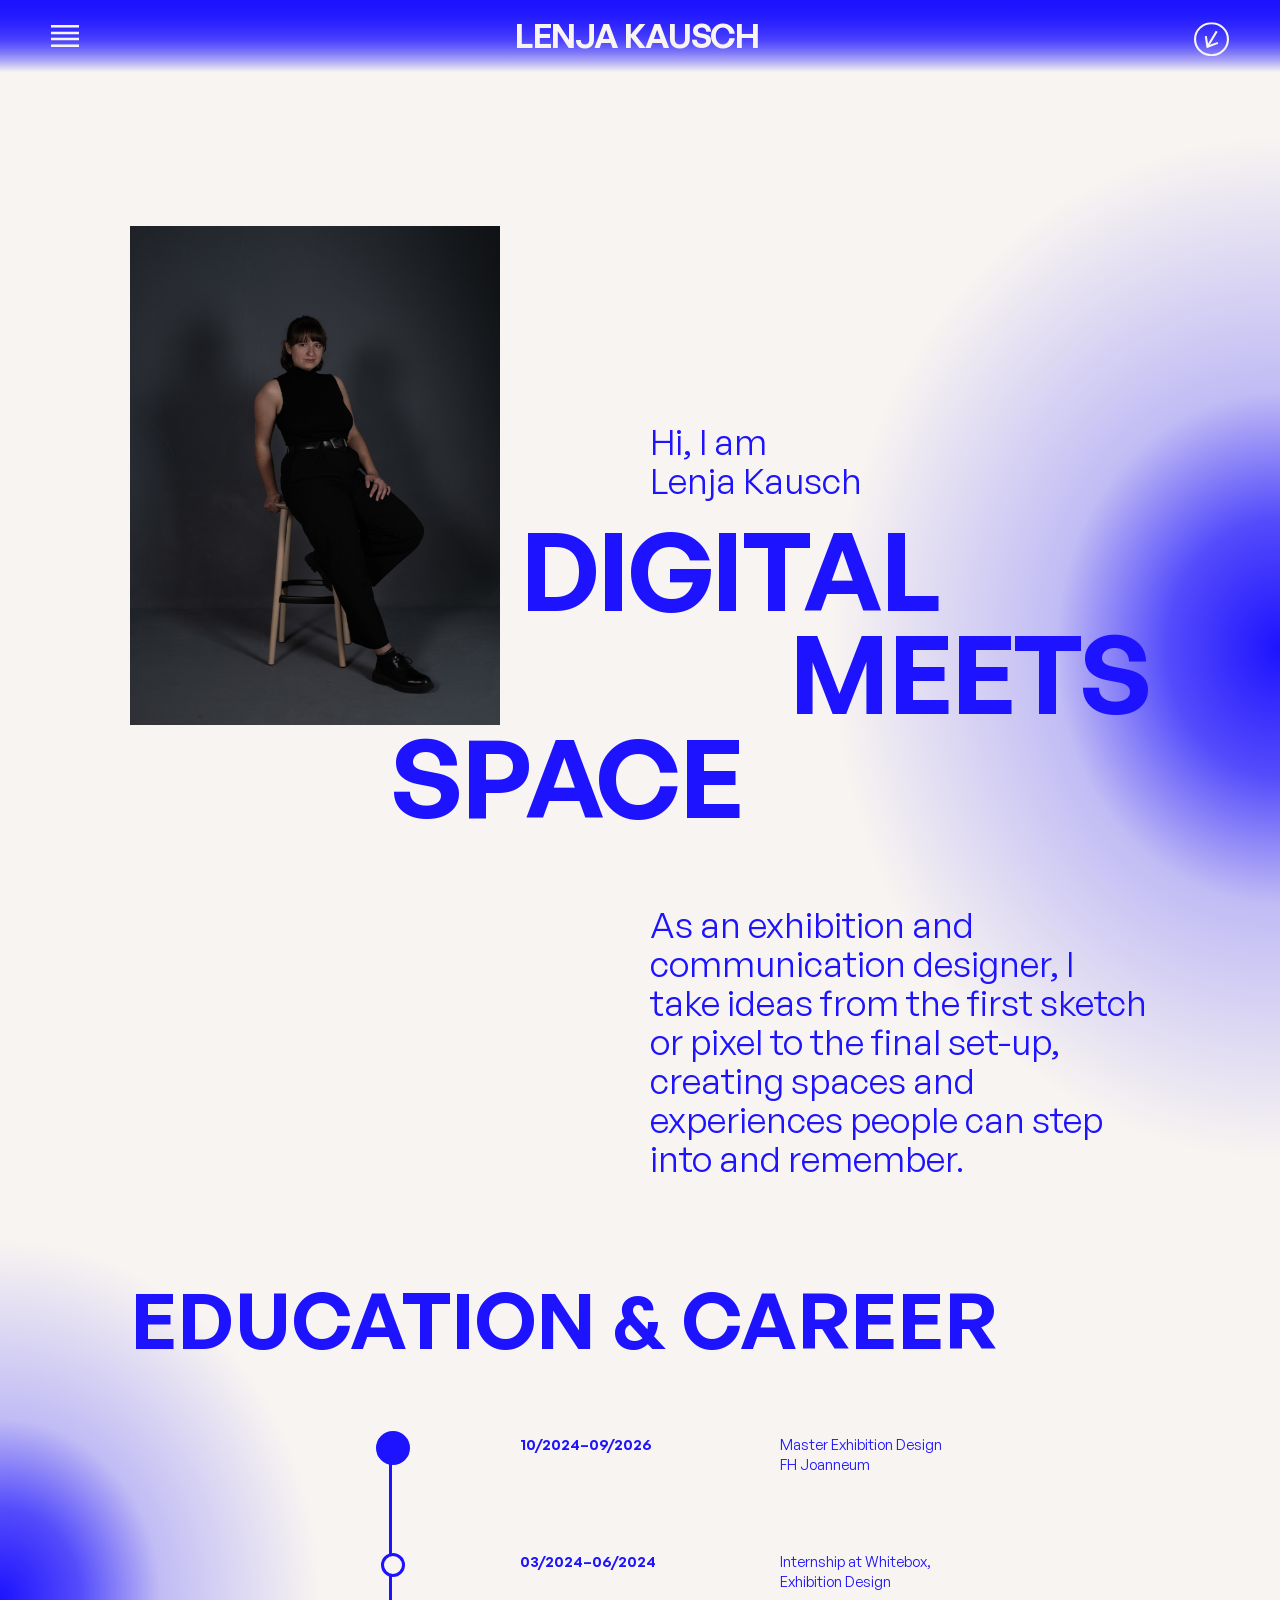
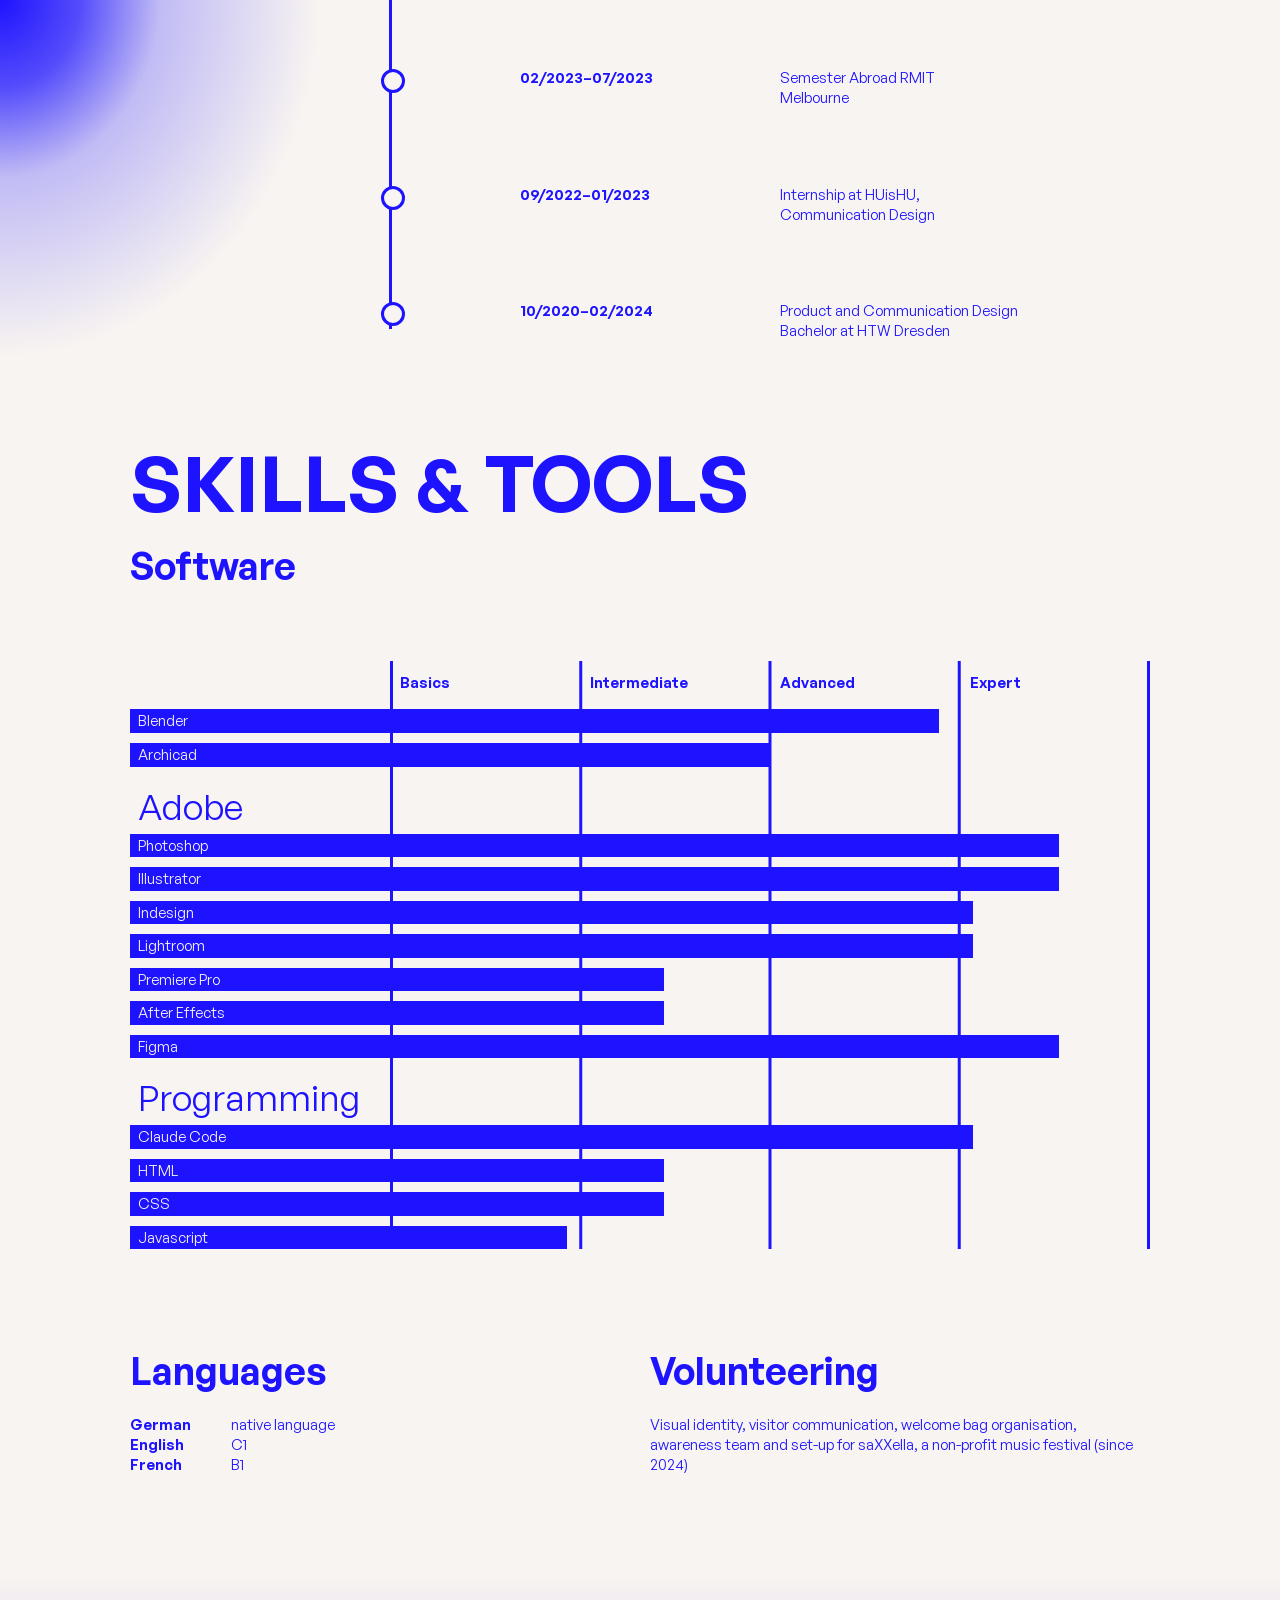
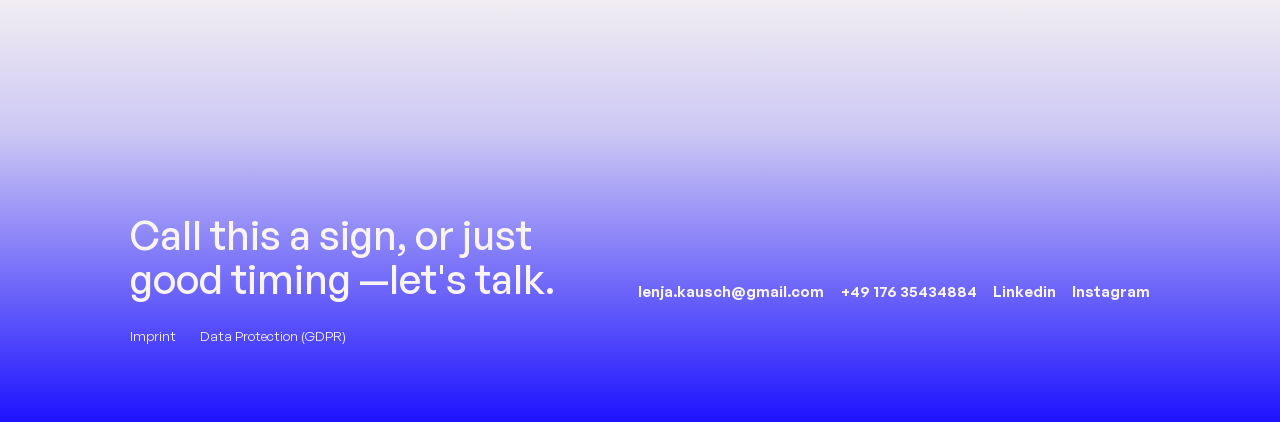
==== about.html @ ba764f84 "Portfolio website: landing page, project pages, about me, imprint and data protection Co-Authored-By" ====
<!DOCTYPE html>
<html lang="en">
<head>
<meta charset="UTF-8">
<meta name="viewport" content="width=device-width, initial-scale=1.0">
<title>About me — Lenja Kausch</title>
<meta name="description" content="Lenja Kausch — exhibition and communication designer working between the digital and the tangible.">
<link rel="stylesheet" href="css/fonts.css">
<link rel="stylesheet" href="css/style.css">
</head>
<body class="theme-about">

<header class="site-header" id="top">
  <div class="nav-zone">
    <button class="nav-trigger" type="button" aria-haspopup="true" aria-expanded="false" aria-controls="nav-panel" aria-label="Menu">
      <img src="assets/icons/icon-menu.svg" alt="" width="33" height="26">
      <span class="nav-trigger__plus" aria-hidden="true"></span>
    </button>
    <nav class="nav-panel" id="nav-panel" aria-label="Main">
      <ul class="nav-list">
        <li class="nav-list__item nav-list__item--parent">
          <a href="work.html">Work</a>
          <ul class="nav-sublist">
            <li><a href="saxxella.html">saXXella</a></li>
            <li><a href="c2c2.html">CS²</a></li>
            <li><a href="under-pressure.html">Under Pressure</a></li>
            <li><a href="mumuth.html">Mumuth</a></li>
            <li><a href="entangled-in-democracy.html">Entangled<span class="nav-sublist__long"> in Democracy</span></a></li>
          </ul>
        </li>
        <li class="nav-list__item is-current" aria-current="page"><a href="about.html">About me</a></li>
      </ul>
      <p class="nav-panel__initials" aria-hidden="true">LK</p>
    </nav>
  </div>

  <a href="index.html" class="logo">Lenja Kausch</a>

  <a href="#footer" class="header-cta" aria-label="Get in touch">
    <span class="header-cta__label">GET IN<br>TOUCH</span>
    <span class="header-cta__icon">
      <img src="assets/icons/icon-arrow-circle.svg" alt="" width="24" height="24">
    </span>
  </a>
</header>

<main>

  <section class="about-intro" id="intro">
    <div class="container about-intro__grid">
      <img class="about-intro__photo" src="assets/images/About me/web/DSCF4870.jpg" alt="Portrait of Lenja Kausch sitting on a wooden stool" width="1200" height="1800">
      <p class="about-intro__hello">Hi, I am<br>Lenja Kausch</p>
      <h1 class="about-intro__claim">
        <span class="about-intro__word about-intro__word--digital">Digital</span>
        <span class="about-intro__word about-intro__word--meets">Meets</span>
        <span class="about-intro__word about-intro__word--space">Space</span>
      </h1>
      <p class="about-intro__text">As an exhibition and communication designer, I take ideas from the first sketch or pixel to the final set-up, creating spaces and experiences people can step into and remember.</p>
    </div>
  </section>

  <section class="about-career" id="education">
    <div class="container">
      <h2 class="section-title section-title--h1">Education &amp; Career</h2>
      <ol class="timeline">
        <li class="timeline__item">
          <p class="timeline__date">10/2024–09/2026</p>
          <p class="timeline__text">Master Exhibition Design<br>FH Joanneum</p>
        </li>
        <li class="timeline__item">
          <p class="timeline__date">03/2024–06/2024</p>
          <p class="timeline__text">Internship at Whitebox,<br>Exhibition Design</p>
        </li>
        <li class="timeline__item">
          <p class="timeline__date">02/2023–07/2023</p>
          <p class="timeline__text">Semester Abroad RMIT<br>Melbourne</p>
        </li>
        <li class="timeline__item">
          <p class="timeline__date">09/2022–01/2023</p>
          <p class="timeline__text">Internship at HUisHU,<br>Communication Design</p>
        </li>
        <li class="timeline__item">
          <p class="timeline__date">10/2020–02/2024</p>
          <p class="timeline__text">Product and Communication Design Bachelor at HTW Dresden</p>
        </li>
      </ol>
    </div>
  </section>

  <section class="about-skills" id="skills">
    <div class="container">
      <h2 class="section-title section-title--h1">Skills &amp; Tools</h2>
      <h3 class="about-subtitle">Software</h3>
      <div class="skills-chart">
        <ol class="skills-chart__levels" aria-hidden="true">
          <li>Basics</li>
          <li>Intermediate</li>
          <li>Advanced</li>
          <li>Expert</li>
        </ol>
        <ul class="skills-chart__bars">
          <li class="skill-bar" style="--level: 2.89"><span>Blender</span><span class="visually-hidden">: advanced</span></li>
          <li class="skill-bar" style="--level: 2"><span>Archicad</span><span class="visually-hidden">: advanced</span></li>
        </ul>
        <h4 class="skills-chart__group">Adobe</h4>
        <ul class="skills-chart__bars">
          <li class="skill-bar" style="--level: 3.52"><span>Photoshop</span><span class="visually-hidden">: expert</span></li>
          <li class="skill-bar" style="--level: 3.52"><span>Illustrator</span><span class="visually-hidden">: expert</span></li>
          <li class="skill-bar" style="--level: 3.07"><span>Indesign</span><span class="visually-hidden">: expert</span></li>
          <li class="skill-bar" style="--level: 3.07"><span>Lightroom</span><span class="visually-hidden">: expert</span></li>
          <li class="skill-bar" style="--level: 1.44"><span>Premiere Pro</span><span class="visually-hidden">: intermediate</span></li>
          <li class="skill-bar" style="--level: 1.44"><span>After Effects</span><span class="visually-hidden">: intermediate</span></li>
          <li class="skill-bar" style="--level: 3.52"><span>Figma</span><span class="visually-hidden">: expert</span></li>
        </ul>
        <h4 class="skills-chart__group">Programming</h4>
        <ul class="skills-chart__bars">
          <li class="skill-bar" style="--level: 3.07"><span>Claude Code</span><span class="visually-hidden">: expert</span></li>
          <li class="skill-bar" style="--level: 1.44"><span>HTML</span><span class="visually-hidden">: intermediate</span></li>
          <li class="skill-bar" style="--level: 1.44"><span>CSS</span><span class="visually-hidden">: intermediate</span></li>
          <li class="skill-bar" style="--level: 0.93"><span>Javascript</span><span class="visually-hidden">: basics</span></li>
        </ul>
      </div>

      <div class="about-extras">
        <div class="about-extras__languages">
          <h3 class="about-subtitle about-subtitle--small-gap">Languages</h3>
          <dl class="languages">
            <dt>German</dt><dd>native language</dd>
            <dt>English</dt><dd>C1</dd>
            <dt>French</dt><dd>B1</dd>
          </dl>
        </div>
        <div class="about-extras__volunteering">
          <h3 class="about-subtitle about-subtitle--small-gap">Volunteering</h3>
          <p class="about-extras__text">Visual identity, visitor communication, welcome bag organisation, awareness team and set-up for saXXella, a non-profit music festival (since 2024)</p>
        </div>
      </div>
    </div>
  </section>

</main>

<footer class="site-footer" id="footer">
  <div class="container footer__grid">
    <h2 class="footer__title">Call this a sign, or just good timing —let's talk.</h2>
    <ul class="footer__links">
      <li><a href="mailto:lenja.kausch@gmail.com">lenja.kausch@gmail.com</a></li>
      <li><a href="tel:+4917635434884">+49 176 35434884</a></li>
      <li><a href="https://www.linkedin.com" target="_blank" rel="noopener">Linkedin</a></li>
      <li><a href="https://www.instagram.com" target="_blank" rel="noopener">Instagram</a></li>
    </ul>
    <p class="footer__legal"><a href="impressum.html">Imprint</a><a href="datenschutz.html">Data Protection (GDPR)</a></p>
  </div>
</footer>

<script src="js/script.js"></script>
</body>
</html>
---- css/fonts.css ----
/* self-hosted fonts (General Sans and Array by Indian Type Foundry, via Fontshare; ITF Free Font License) */
@font-face {
  font-family: 'General Sans';
  src: url('../assets/fonts/general-sans-300.woff2') format('woff2');
  font-weight: 300;
  font-style: normal;
  font-display: swap;
}
@font-face {
  font-family: 'General Sans';
  src: url('../assets/fonts/general-sans-400.woff2') format('woff2');
  font-weight: 400;
  font-style: normal;
  font-display: swap;
}
@font-face {
  font-family: 'General Sans';
  src: url('../assets/fonts/general-sans-500.woff2') format('woff2');
  font-weight: 500;
  font-style: normal;
  font-display: swap;
}
@font-face {
  font-family: 'General Sans';
  src: url('../assets/fonts/general-sans-600.woff2') format('woff2');
  font-weight: 600;
  font-style: normal;
  font-display: swap;
}
@font-face {
  font-family: 'General Sans';
  src: url('../assets/fonts/general-sans-700.woff2') format('woff2');
  font-weight: 700;
  font-style: normal;
  font-display: swap;
}
@font-face {
  font-family: 'Array';
  src: url('../assets/fonts/array-600.woff2') format('woff2');
  font-weight: 600;
  font-style: normal;
  font-display: swap;
}
---- css/style.css ----
/* ---------- Tokens ---------- */
:root {
  --color-bg: #F8F4F1;
  --color-accent: #6A00FF;
  --color-accent-2: #954CFD;
  --color-on-accent: #F8F4F1;
  --nav-initials-color: #fff;
  --gradient-rgb: 106,0,255;
  --gradient-mid-rgb: 125,32,255;
  --gradient-soft-rgb: 181,128,255;

  --font-body: "General Sans", -apple-system, BlinkMacSystemFont, "Segoe UI", sans-serif;

  --fs-hero: clamp(2.75rem, 6vw + 2rem, 9.375rem);
  --fs-h1: clamp(2.25rem, 4.2vw + 1.5rem, 6.25rem);
  --fs-h2: clamp(1.75rem, 1.2vw + 1.4rem, 2.8125rem);
  --fs-subtitle: clamp(1.5rem, 1.4vw + 1.1rem, 2.8125rem);
  --fs-footer-title: clamp(1.75rem, 1.6vw + 1.2rem, 2.8125rem);
  --fs-body: clamp(0.8rem, 0.9vw + 0.2rem, 2rem); 
  --fs-small: clamp(0.7rem, 0.8vw + 0.2rem, 2rem);

  --container-pad: max(1.5rem, 10vw + 2px);
  --grid-col: calc(var(--container-pad) - 20px);
  --section-gap: clamp(4rem, 8vw, 8rem);

  --header-h: clamp(4.5rem, 5vw, 10.4rem);
  --ease-out-expo: cubic-bezier(0.19, 1, 0.22, 1);
  --nav-icon-h: 1.38rem;
  --logo-h: clamp(2.1rem, 1.4vw, 1.5rem);
  --cta-icon-h: 2.15rem;
  --gap-xl: clamp(8rem, 12vw, 14rem);
  --gap-md: clamp(6rem, 10vw, 12rem);
  --gap-sm: clamp(0.75rem, 2vw, 5rem);

}

/* ---------- Project themes ---------- */
.theme-underpressure {
  --color-accent: #3E4D00; /* dark olive for text: the lime itself is too light to read on the cream background */
  --color-accent-2: #3E4D00;
  --gradient-rgb: 185,226,59; /* #B9E23B */
  --gradient-mid-rgb: 185,226,59;
  --gradient-soft-rgb: 214,238,140;
}
.theme-underpressure .hero { color: var(--color-accent); }
/* portrait images in landscape sliders: the empty sides are filled with a warm grey, close to the rendered walls */
.theme-underpressure .media-frame__images img.media-frame__images-item--contain { background: #DEDBD6; }
.theme-underpressure .site-header,
.theme-underpressure .site-footer { --color-on-accent: #3E4D00; }
.theme-underpressure .site-header { --nav-initials-color: #3E4D00; }
@media (max-width: 55.99em) {
  .theme-underpressure .nav-panel { background: rgb(var(--gradient-rgb)); }
}
.theme-saxxella {
  --color-accent: #2F2A9E;
  --color-accent-2: #2F2A9E;
  --gradient-rgb: 122,201,112;
  --gradient-mid-rgb: 122,201,112;
  --gradient-soft-rgb: 170,224,160;
}
.theme-saxxella .hero { color: var(--color-accent); }
/* the portrait T-shirt photo is shown whole; its wall colour fills the rest of the frame */
.saxxella-shirt { background: #E6E4E1; }
/* radial gradient on the right edge, straddling Concept and Idea and Final Concept */
.theme-saxxella .final-result { position: relative; }
.theme-saxxella .final-result::before {
  content: "";
  position: absolute;
  right: 0;
  top: calc(-1 * var(--gap-xl) / 2 - 8vw);
  width: 32vw;
  height: 42vw;
  transform: translateY(-50%);
  background: radial-gradient(ellipse 100% 50% at 100% 50%, rgba(var(--gradient-rgb),0.9) 0%, rgba(var(--gradient-rgb),0.6) 30%, rgba(var(--gradient-soft-rgb),0.3) 60%, rgba(248,244,241,0) 100%);
  pointer-events: none;
}
.theme-saxxella .final-result > .container { position: relative; }
/* Final Concept: the slider sits under the text, across all 8 content columns
   (same distance between text and slider as between lede and slider on Entangled) */
.theme-saxxella .final-result__grid {
  grid-template-columns: 1fr;
  row-gap: clamp(3rem, 6vw, 5rem);
}
@media (min-width: 56em) {
  /* text starts at page column 4, like the Concept and Idea text (the heading stays at column 2) */
  .theme-saxxella .final-result__text > p {
    width: calc(3 * var(--container-pad) - 20px); /* 3 columns */
    max-width: none;
    margin-left: calc(2 * var(--container-pad));
  }
}
@media (max-width: 40em) {
  /* the long first subtitle line has to fit inside the margins so both lines end at the same edge */
  .theme-saxxella .hero__subtitle { font-size: 5.1vw; }
}
/* intro image as a full-width strip */
.theme-saxxella .concept-video__player { aspect-ratio: 5 / 1; object-position: 50% 50%; }
@media (max-width: 40em) {
  .theme-saxxella .concept-video__player { aspect-ratio: 3 / 1; }
}
.theme-saxxella .site-header,
.theme-saxxella .site-footer { --color-on-accent: #2F2A9E; }
.theme-saxxella .site-header { --nav-initials-color: #2F2A9E; }
@media (max-width: 55.99em) {
  .theme-saxxella .nav-panel { background: rgb(var(--gradient-rgb)); }
}
.theme-mumuth {
  --color-accent: #1D13FF;
  --color-accent-2: #1D13FF;
  --gradient-rgb: 137,132,255;
  --gradient-mid-rgb: 137,132,255;
  --gradient-soft-rgb: 137,132,255;
}
.theme-mumuth .hero { color: var(--color-accent); }
.theme-mumuth .site-header,
.theme-mumuth .site-footer { --color-on-accent: #1D13FF; }
.theme-mumuth .site-header { --nav-initials-color: #1D13FF; }
@media (max-width: 55.99em) {
  .theme-mumuth .nav-panel { background: rgb(var(--gradient-rgb)); }
}

.theme-cs2 {
  --color-accent: #E040FB;
  --color-accent-2: #E040FB;
  --gradient-rgb: 224,64,251;
  --gradient-mid-rgb: 224,64,251;
  --gradient-soft-rgb: 238,150,252;
}
/* CS² magenta is lighter than the other themes: keep the hero colour solid for longer so the light title and subtitle stay readable */
.theme-cs2 .hero {
  background:
    radial-gradient(ellipse 60% 55% at 12% 0%, rgba(var(--gradient-rgb),0.9) 0%, rgba(var(--gradient-rgb),0.7) 20%, rgba(var(--gradient-soft-rgb),0.35) 55%, rgba(248,244,241,0) 80%),
    linear-gradient(180deg, rgb(var(--gradient-rgb)) 0%, rgba(var(--gradient-rgb),0.9) 45%, var(--color-bg) 78%);
}
@media (max-width: 40em) {
  /* the long CS² title needs a slightly smaller size to fit on phones */
  .theme-cs2 .hero__title { font-size: 9.5vw; }
}
.theme-landing {
  --color-accent: #1D13FF;
  --color-accent-2: #1D13FF;
  --gradient-rgb: 29,19,255;
  --gradient-mid-rgb: 29,19,255;
  --gradient-soft-rgb: 138,132,248;
  --landing-lime: #9AC80A;
  --landing-line: 2px solid #000;
  /* landing scale unit: 1vw, but shrinks on wide, short screens so the first screen still fits (design frame 1440 x 952) */
  --lu: min(1vw, 1.5126vh);
}
.theme-about {
  --color-accent: #1D13FF;
  --color-accent-2: #1D13FF;
  --gradient-rgb: 29,19,255;
  --gradient-mid-rgb: 29,19,255;
  --gradient-soft-rgb: 138,132,248;
}

/* ---------- Reset ---------- */
* { box-sizing: border-box; }
html { scroll-behavior: smooth; }
body {
  margin: 0;
  background: var(--color-bg);
  color: var(--color-accent);
  font-family: var(--font-body);
  font-weight: 400;
  -webkit-font-smoothing: antialiased;
}
img { max-width: 100%; display: block; }
a { color: inherit; text-decoration: none; }
ul { list-style: none; margin: 0; padding: 0; }
p { margin: 0 0 1em; }
p:last-child { margin-bottom: 0; }
button { font: inherit; background: none; border: none; padding: 0; color: inherit; cursor: pointer; }

.container {
  margin-inline: auto;
  padding-inline: var(--container-pad);
}

/* ---------- Header ---------- */
.site-header {
  position: fixed;
  top: 0;
  left: 0;
  right: 0;
  z-index: 50;
  display: flex;
  align-items: center;
  justify-content: space-between;
  height: var(--header-h);
  padding-inline: clamp(1.25rem, 4vw, 3.25rem);
  background: linear-gradient(180deg, rgb(var(--gradient-rgb)) 0%, rgba(var(--gradient-rgb),0.55) 55%, rgba(var(--gradient-rgb),0) 100%);
  pointer-events: none;
}
.site-header > * { pointer-events: auto; }

.site-header::before {
  content: "";
  position: absolute;
  top: 0;
  left: 0;
  right: 0;
  z-index: -1;
  height: var(--header-h);
  background: linear-gradient(180deg, rgb(var(--gradient-rgb)) 0%, rgba(var(--gradient-rgb),0.55) 55%, rgba(var(--gradient-rgb),0) 100%);
  transition: height 0.4s var(--ease-out-expo);
  pointer-events: none;
}
.site-header:hover::before,
.site-header:focus-within::before,
.site-header.is-open::before {
  height: calc(var(--header-h) + 11rem);
}

.logo {
  font-weight: 600;
  letter-spacing: -0.03em;
  text-transform: uppercase;
  font-size: var(--logo-h);
  line-height: 1;
  color: var(--color-on-accent);
}

/* ---------- Nav (hover flyout, staggered cascade) ---------- */
.nav-zone {
  position: relative;
  height: 100%;
  display: flex;
  align-items: center;
}
.nav-trigger {
  position: relative;
  z-index: 1;
  display: inline-flex;
}
.nav-trigger__plus {
  display: none;
}
.nav-trigger img {
  width: 1.75rem;
  height: var(--nav-icon-h);
  transition: opacity 0.3s var(--ease-out-expo);
}
.nav-zone:hover .nav-trigger img,
.nav-zone:focus-within .nav-trigger img,
.site-header:hover .nav-trigger img,
.site-header:focus-within .nav-trigger img,
.site-header.is-open .nav-trigger img {
  opacity: 0;
}

.nav-panel {
  position: absolute;
  top: calc(50% - (var(--logo-h) / 2));
  left: 0;
  min-width: 16rem;
  color: var(--color-on-accent);
  opacity: 0;
  visibility: hidden;
  transition: opacity 0.3s var(--ease-out-expo), visibility 0.3s;
  pointer-events: none;
}
.nav-zone:hover .nav-panel,
.nav-zone:focus-within .nav-panel,
.site-header:hover .nav-panel,
.site-header:focus-within .nav-panel,
.site-header.is-open .nav-panel {
  opacity: 1;
  visibility: visible;
  pointer-events: auto;
}

.nav-list {
  display: flex;
  flex-direction: column;
  gap: 0.2rem;
}
.nav-list__item > a {
  font-size: 1rem;
  text-transform: uppercase;
  font-weight: 400;
  -webkit-text-stroke: 0px currentColor;
  transition: -webkit-text-stroke-width 3s var(--ease-out-expo);
}
.nav-list__item > a:hover {
  font-weight: 700;
  -webkit-text-stroke-width: 0.2px;
}


.nav-sublist {
  display: flex;
  flex-direction: column;
  gap: 0rem;
  margin-top: 0 rem;
  padding-left: 1.25rem;
  text-transform: uppercase;
  line-height: 90%;
}
.nav-sublist a {
  font-size: 0.8rem;
  opacity: 0.85;
  -webkit-text-stroke: 0px currentColor;
  transition: -webkit-text-stroke-width 3s var(--ease-out-expo);
}
.nav-sublist a:hover {
  font-weight: 700;
  -webkit-text-stroke-width: 0.2px;
}
.nav-sublist .is-current a { font-weight: 600; text-decoration: underline; opacity: 1; }

.nav-panel__initials {
  display: none;
}

/* each item cascades in on its own, translate + fade, staggered top to bottom */
.nav-list__item,
.nav-sublist li {
  transform: translateY(-0.6rem);
  opacity: 0;
  transition: transform 0.6s var(--ease-out-expo), opacity 0.5s var(--ease-out-expo);
}
.nav-zone:hover .nav-list__item,
.nav-zone:hover .nav-sublist li,
.nav-zone:focus-within .nav-list__item,
.nav-zone:focus-within .nav-sublist li,
.site-header:hover .nav-list__item,
.site-header:hover .nav-sublist li,
.site-header:focus-within .nav-list__item,
.site-header:focus-within .nav-sublist li,
.site-header.is-open .nav-list__item,
.site-header.is-open .nav-sublist li {
  transform: translateY(0);
  opacity: 1;
}
.nav-list__item:nth-child(1) { transition-delay: 0.03s; }
.nav-sublist li:nth-child(1) { transition-delay: 0.07s; }
.nav-sublist li:nth-child(2) { transition-delay: 0.1s; }
.nav-sublist li:nth-child(3) { transition-delay: 0.13s; }
.nav-sublist li:nth-child(4) { transition-delay: 0.16s; }
.nav-sublist li:nth-child(5) { transition-delay: 0.19s; }
.nav-list__item:nth-child(2) { transition-delay: 0.22s; }
.nav-list__item:nth-child(3) { transition-delay: 0.25s; }

/* ---------- Get in touch CTA ---------- */
.header-cta {
  position: relative;
  display: flex;
  align-items: center;
  color: var(--color-on-accent);
}
.header-cta__icon {
  display: inline-flex;
  transform: translateY(0.2rem);
  transition: transform 0.7s var(--ease-out-expo);
}
.header-cta__icon img { width: var(--cta-icon-h); height: var(--cta-icon-h); }
.header-cta__label {
  position: absolute;
  top: 0;
  left: 50%;
  writing-mode: vertical-rl;
  text-align: end;
  transform: translateX(-50%) translateY(calc((var(--cta-icon-h) - var(--logo-h) + 8px) / 2)) rotate(180deg);
  text-transform: uppercase;
  font-size: 1.3rem; /* short enough to leave room above the icon, which now stops level with About me */
  font-weight: 300;
  letter-spacing: 0.05em;
  line-height: 80%;
  white-space: nowrap;
  opacity: 0;
  transition: opacity 0.5s var(--ease-out-expo), transform 0.6s var(--ease-out-expo);
}
.site-header:hover .header-cta__icon,
.site-header:focus-within .header-cta__icon,
.site-header.is-open .header-cta__icon {
  transform: translateY(5.95rem); /* icon sits just below the last menu entry (About me) */
}
.site-header:hover .header-cta__label,
.site-header:focus-within .header-cta__label,
.site-header.is-open .header-cta__label {
  opacity: 1;
  transition-delay: 0.1s;
}

/* ---------- Hero ---------- */
.hero {
  padding-top: calc(var(--header-h) + var(--gap-xl));
  padding-bottom: var(--gap-xl);
  background:
    radial-gradient(ellipse 60% 55% at 12% 0%, rgba(var(--gradient-rgb),0.9) 0%, rgba(var(--gradient-mid-rgb),0.7) 20%, rgba(var(--gradient-soft-rgb),0.35) 55%, rgba(248,244,241,0) 80%),
    linear-gradient(180deg, rgb(var(--gradient-rgb)) 0%, rgba(var(--gradient-rgb),0.6) 30%, var(--color-bg) 62%);
  color: var(--color-on-accent);
}
.hero__title {
  font-size: var(--fs-hero);
  font-weight: 600;
  text-transform: uppercase;
  line-height: 0.98;
  letter-spacing: -0.02em;
  margin: 0 0 var(--gap-sm);
  max-width: calc(8 * var(--grid-col) + 7 * 20px);
}
.hero__title-line {
  display: inline-block;
  white-space: nowrap;
}
@media (max-width: 40em) {
  .hero__title { font-size: 10.5vw; }
}
.hero__subtitle {
  font-weight: 400;
  font-size: var(--fs-subtitle);
  line-height: 1.15;
  margin: 0 0 var(--gap-md);
  width: fit-content; /* box hugs its longest line, so all lines end at the same right edge */
  max-width: 100%;
  margin-left: auto;
  text-align: right;
}
.hero__subtitle-line {
  display: inline-block;
  white-space: nowrap;
}
/* line break used only on phones */
.br-mobile { display: none; }
@media (max-width: 40em) { .br-mobile { display: inline; } }
@media (max-width: 40em) {
  .hero__subtitle { font-size: clamp(1.1rem, 5.5vw, 1.5rem); }
  :root {
    --fs-h1: clamp(1.8rem, 8vw, 2.25rem);
    --fs-h2: clamp(1.15rem, 4.5vw, 1.4rem);
  }
}
.hero__info {
  display: grid;
  gap: var(--gap-sm);
  max-width: 36rem;
  font-size: var(--fs-body);
  line-height: 1.4;
  color: var(--color-accent);
}
.info-block__label { font-weight: 600; margin-bottom: 0.15em; }

/* ---------- Section titles / shared type ---------- */
.section-title {
  color: var(--color-accent);
  text-transform: uppercase;
  font-weight: 600;
  line-height: 1;
  margin: 0 0 var(--gap-sm);
}
.section-title--h1 { font-size: var(--fs-h1); }
.section-title--h2 { font-size: var(--fs-h2); }
.section-lede {
  color: var(--color-accent);
  font-size: var(--fs-body);
  margin-bottom: clamp(3rem, 6vw, 5rem);
}
.concept-intro { margin-bottom: clamp(3rem, 6vw, 5rem); }
/* when nothing follows in the section (saXXella), keep the large distance before Final Concept, as on Entangled */
.concept-intro:last-child { margin-bottom: var(--gap-xl); }
.concept-intro__image {
  width: 100%;
  height: auto;
  margin-bottom: 1.5rem;
}
.final-result__figure { margin: 0; }
.final-result__figure img { width: 100%; height: auto; }
.final-result__text > p {
  font-size: var(--fs-body);
  max-width: 24rem;
}

/* ---------- Concept video ---------- */
.concept-video__player {
  width: 100%;
  aspect-ratio: 16 / 9;
  object-fit: cover;
  display: block;
  background: var(--color-accent);
}

/* ---------- Concept & Idea ---------- */
.concept {
  position: relative;
  overflow: hidden;
  padding-top: var(--gap-xl);
  padding-bottom: 0;
  background:
    radial-gradient(ellipse 45% 30% at -5% 0%, rgba(var(--gradient-rgb),0.55) 0%, rgba(var(--gradient-soft-rgb),0.25) 45%, rgba(248,244,241,0) 75%);
}

.media-frame {
  margin: 0 0 var(--gap-md);
}
.media-frame img {
  width: 100%;
  aspect-ratio: 16 / 9;
  object-fit: cover;
}
.media-frame__images {
  position: relative;
  width: 100%;
  aspect-ratio: 16 / 9;
  cursor: pointer;
}
.media-frame__images img {
  position: absolute;
  inset: 0;
  width: 100%;
  height: 100%;
  object-fit: cover;
  opacity: 0;
  transition: opacity 1.2s ease-in-out;
}
.media-frame__images img.is-active {
  opacity: 1;
}
.media-frame__images img.media-frame__images-item--contain {
  object-fit: contain;
}
.media-frame__images::before,
.media-frame__images::after {
  position: absolute;
  top: 0;
  bottom: 0;
  width: 50%;
  z-index: 1;
  display: flex;
  align-items: center;
  padding-inline: clamp(1rem, 2vw, 2rem);
  color: var(--color-on-accent);
  font-size: var(--fs-h2);
  line-height: 1;
  opacity: 0;
  pointer-events: none;
  transition: opacity 0.4s var(--ease-out-expo);
}
.media-frame__images::before {
  content: "<";
  justify-content: flex-start;
  left: 0;
  background: linear-gradient(to right, rgba(var(--gradient-rgb),0.6), transparent);
}
.media-frame__images::after {
  content: ">";
  justify-content: flex-end;
  right: 0;
  background: linear-gradient(to left, rgba(var(--gradient-rgb),0.6), transparent);
}
/* hover hint only where a real pointer can hover; a tap would leave it stuck */
@media (hover: hover) and (pointer: fine) {
  .media-frame__images[data-hover-side="prev"]::before,
  .media-frame__images[data-hover-side="next"]::after {
    opacity: 1;
  }
}
.media-frame--portrait img,
.media-frame--portrait .media-frame__images { aspect-ratio: 571 / 856; border-radius: 0; }
.media-frame figcaption {
  display: flex;
  align-items: center;
  gap: 1rem;
  margin-top: 0.75rem;
  font-size: var(--fs-body);
}
.media-frame__nav { display: flex; gap: 0.5rem; }
.media-frame__caption { font-weight: 600; flex: 1; text-align: center; }
.media-frame__count { margin-left: auto; }
.media-frame--portrait figcaption .media-frame__count { margin-left: 0; flex: 1; text-align: right; }
.icon-btn {
  display: inline-flex;
  align-items: center;
  justify-content: center;
}
.icon-btn--sm {
  color: var(--color-accent);
  font-size: calc(var(--fs-body) * 1.4);
  font-weight: 400;
  transition: font-weight 0.2s ease;
}
.icon-btn--sm:hover {
  font-weight: 600;
}

.material {
  display: grid;
  grid-template-columns: 1fr;
  gap: 2.5rem;
  margin-bottom: var(--gap-md);
}
.material__text p { max-width: 28rem; font-size: var(--fs-body); }
.material__swatches {
  display: grid;
  grid-template-columns: repeat(3, 1fr);
  gap: clamp(0.5rem, 3vw, 2.5rem);
}
.material__swatches li {
  display: flex;
  flex-direction: column;
  align-items: center;
  gap: 0.75rem;
  min-width: 0;
}
.material__swatch-media {
  position: relative;
  display: block;
  width: 100%;
  padding-top: 100%;
}
.material__swatch-media img {
  position: absolute;
  inset: 0;
  width: 100%;
  height: 100%;
  border-radius: 50%;
  object-fit: cover;
}
.material__swatches span { font-size: var(--fs-body); text-align: center; }

.dramaturgy {
  position: relative;
}
.dramaturgy::before {
  content: "";
  position: absolute;
  top: -23rem;
  left: 50%;
  width: 100vw;
  height: 55rem;
  transform: translateX(-50%);
  background: radial-gradient(ellipse 45rem 30rem at 100% 23rem, rgba(var(--gradient-rgb),0.55) 0%, rgba(var(--gradient-soft-rgb),0.25) 45%, rgba(248,244,241,0) 75%);
  pointer-events: none;
  z-index: -1;
}
.dramaturgy__intro p { max-width: 28rem; font-size: var(--fs-body); }
.dramaturgy__legend {
  display: flex;
  flex-direction: column;
  gap: 0rem;
  margin: 2.5rem 0 1.5rem;
}
.dramaturgy__legend > div { display: flex; align-items: center; gap: 0.6rem; }
.dramaturgy__legend dt { font-weight: 600; font-size: var(--fs-body); }
.legend-line { width: 2.25rem; height: 0; border-top: 2px solid var(--color-accent); display: block; }
.legend-line--dashed { border-top-style: dashed; }
.legend-line--dotted { border-top-style: dotted; }
.legend-line--dashdot {
  border-top: none;
  height: 2px;
  background-image: repeating-linear-gradient(to right, var(--color-accent) 0 6px, transparent 6px 9px, var(--color-accent) 9px 11px, transparent 11px 16px);
}
.dramaturgy__chart {
  border-left: 2px solid var(--color-accent);
  border-bottom: 2px solid var(--color-accent);
}
.dramaturgy__chart img { width: 100%; height: auto; }
.dramaturgy__rooms {
  display: grid;
  grid-template-columns: repeat(2, 1fr);
  gap: 1.5rem 1rem;
  margin-top: var(--gap-sm);
  font-size: var(--fs-body);
}
.dramaturgy__rooms strong { display: block; font-weight: 600; margin-bottom: 0.2em; }
.room-num { display: none; }
@media (max-width: 40em) {
  .dramaturgy__rooms {
    display: flex;
    justify-content: space-between;
    gap: 0.5rem;
  }
  .dramaturgy__rooms li { text-align: center; }
  .dramaturgy__rooms strong { margin-bottom: 0; }
  .room-num { display: inline-block; }
  .room-full,
  .room-desc { display: none; }
}

/* ---------- Floorplan ---------- */
.floorplan { padding-top: var(--gap-md); padding-bottom: var(--gap-xl); }
.floorplan__diagram {
  position: relative;
  width: 100%;
  aspect-ratio: 1440 / 922;
  margin-top: 1.5rem;
}
.floorplan__diagram img { width: 100%; height: 100%; object-fit: contain; }
.room-label {
  position: absolute;
  color: var(--color-accent-2);
  font-weight: 600;
  font-size: var(--fs-body);
  line-height: 1.15;
  text-align: center;
  transform: translateX(-50%);
  pointer-events: none;
}
.room-label--1 { left: 41.77%; top: 65.7%; width: 11.2%; }
.room-label--2 { left: 41.81%; top: 32.9%; width: 10.5%; }
.room-label--3 { left: 58.98%; top: 29.9%; width: 10.5%; }
.room-label--4 { left: 80.21%; top: 29.2%; width: 10.5%; }
.room-label--5 { left: 58.26%; top: 71.0%; width: 10.5%; }

/* ---------- Final Result ---------- */
.final-result { padding-top: 0; padding-bottom: var(--section-gap); }
.final-result__grid {
  display: grid;
  grid-template-columns: 1fr;
  gap: 3rem;
}
.final-result__text > * + * { margin-top: 1.5rem; }
.final-result__text > .section-title { margin-top: -0.12em; margin-left: -0.05em; }
/* heading-to-text gap comes from the heading's own margin, as in Concept and Idea */
.final-result__text > .section-title + * { margin-top: 0; }
@media (max-width: 40em) {
  .final-result__text > .final-result__room-link + .final-result__room-link {
    margin-top: var(--gap-sm);
  }
}
.final-result__room-link strong {
  display: block;
  font-weight: 400;
  font-size: var(--fs-body);
}
.final-result__room-link span {
  display: block;
  font-weight: 400;
  font-size: var(--fs-body);
}
.final-result__room-link p {
  display: none;
  margin-top: 0.5rem;
  font-weight: 400;
  font-size: var(--fs-body);
  max-width: 24rem;
}
.final-result__room-link.is-active p {
  display: block;
}
.final-result__room-link.is-active strong,
.final-result__room-link.is-active span,
.final-result__room-link.is-active p {
  font-weight: 600;
}
.final-result__room-link {
  display: block;
  width: 100%;
  text-align: left;
  opacity: 0.65;
  transition: opacity 0.2s ease;
}
.final-result__room-link.is-active {
  opacity: 1;
}
.final-result__room-link:hover { opacity: 1; }
.final-result__room-link:hover strong,
.final-result__room-link:hover span { font-weight: 600; }

/* ---------- About me ---------- */
.visually-hidden {
  position: absolute;
  width: 1px;
  height: 1px;
  overflow: hidden;
  clip: rect(0 0 0 0);
  white-space: nowrap;
}
.nav-list__item.is-current > a { text-decoration: underline; }

.about-intro {
  padding-top: calc(var(--header-h) + var(--gap-xl));
  background: radial-gradient(ellipse 35vw 40vw at 100% 55%, rgba(var(--gradient-rgb),1) 0%, rgba(var(--gradient-rgb),0.875) 12.5%, rgba(var(--gradient-rgb),0.75) 25%, rgba(var(--gradient-soft-rgb),0.5) 50%, rgba(248,244,241,0) 100%);
}
.about-intro__grid { display: flex; flex-direction: column; }
.about-intro__photo {
  width: 75%;
  height: auto;
  aspect-ratio: 418 / 564;
  object-fit: cover;
  object-position: 100% 100%;
}
.about-intro__hello,
.about-intro__text {
  font-size: var(--fs-subtitle);
  line-height: 1.1;
}
.about-intro__hello { margin: var(--gap-sm) 0; }
.about-intro__claim {
  display: flex;
  flex-direction: column;
  margin: 0;
  font-size: 17vw;
  font-weight: 600;
  text-transform: uppercase;
  line-height: 0.95;
  letter-spacing: -0.02em;
}
.about-intro__word { white-space: nowrap; }
.about-intro__word--meets { align-self: flex-end; }
.about-intro__text { margin: clamp(3rem, 6vw, 5rem) 0 0; }

.about-career {
  position: relative;
  padding-top: var(--section-gap);
}
/* gradient on its own layer so it can fade out beyond the section edges */
.about-career::before {
  content: "";
  position: absolute;
  top: 55%;
  left: 0;
  width: 50vw;
  height: 56vw;
  transform: translate(-50%, -50%);
  background: radial-gradient(closest-side, rgba(var(--gradient-rgb),1) 0%, rgba(var(--gradient-rgb),0.875) 12.5%, rgba(var(--gradient-rgb),0.75) 25%, rgba(var(--gradient-soft-rgb),0.5) 50%, rgba(248,244,241,0) 100%);
  pointer-events: none;
}
.about-career > .container { position: relative; }
.timeline {
  --tl-x: 14px;
  --tl-gap: 3rem;
  list-style: none;
  margin: clamp(3rem, 6vw, 5rem) 0 0;
  padding: 0;
  font-size: var(--fs-body);
  line-height: 1.35;
}
.timeline__item {
  position: relative;
  padding-left: calc(var(--tl-x) + 1.75rem);
}
.timeline__item + .timeline__item { margin-top: var(--tl-gap); }
.timeline__item p { margin: 0; }
.timeline__date { font-weight: 600; margin-bottom: 0.25rem; }
/* line from this dot down to the next one */
.timeline__item::before {
  content: "";
  position: absolute;
  left: calc(var(--tl-x) - 1.5px);
  top: 0.675em;
  width: 3px;
  height: calc(100% + var(--tl-gap));
  background: var(--color-accent);
}
.timeline__item:last-child::before { height: 1.2em; }
.timeline__item::after {
  content: "";
  position: absolute;
  left: calc(var(--tl-x) - 9px);
  top: calc(0.675em - 9px);
  width: 18px;
  height: 18px;
  border: 3px solid var(--color-accent);
  border-radius: 50%;
  background: var(--color-bg);
}
.timeline__item:first-child::after {
  left: calc(var(--tl-x) - 14px);
  top: calc(0.675em - 14px);
  width: 28px;
  height: 28px;
  background: var(--color-accent);
}

.about-skills { padding-top: var(--section-gap); padding-bottom: var(--section-gap); }
.about-subtitle {
  font-size: var(--fs-h2);
  font-weight: 600;
  line-height: 1;
  margin: 0 0 clamp(3rem, 6vw, 5rem);
}
.about-subtitle--small-gap { margin-bottom: var(--gap-sm); }
.about-extras {
  display: grid;
  gap: clamp(3rem, 6vw, 5rem);
  margin-top: var(--section-gap);
}
.about-extras__text {
  margin: 0;
  font-size: var(--fs-body);
  line-height: 1.35;
}

.skills-chart {
  --label-w: 0px;
  position: relative;
  font-size: var(--fs-body);
}
/* level columns: a line at the start of each level and one closing line */
.skills-chart::before {
  content: "";
  position: absolute;
  top: 0;
  bottom: 0;
  left: var(--label-w);
  right: 0;
  border-right: 3px solid var(--color-accent);
  background: linear-gradient(to right, var(--color-accent) 3px, transparent 3px) 0 0 / 25% 100% repeat-x;
}
.skills-chart__levels {
  display: grid;
  grid-template-columns: repeat(4, 1fr);
  margin: 0 0 1rem var(--label-w);
  padding: 0;
  list-style: none;
  font-size: var(--fs-small);
  font-weight: 600;
}
.skills-chart__levels li { padding: 0.75rem 0 0 0.6rem; }
.skills-chart__bars {
  position: relative;
  display: grid;
  gap: 10px;
  margin: 0;
  padding: 0;
  list-style: none;
}
.skill-bar {
  width: calc(var(--label-w) + (100% - var(--label-w)) * var(--level) / 4);
  padding: 0.2em 0.5rem;
  line-height: 1.2;
  white-space: nowrap;
  background: var(--color-accent);
  color: var(--color-on-accent);
}
.skills-chart__group {
  position: relative;
  margin: 1.25rem 0 0.5rem;
  padding-left: 0.5rem;
  font-size: var(--fs-subtitle);
  font-weight: 400;
  line-height: 1.1;
}

.languages {
  display: grid;
  grid-template-columns: max-content 1fr;
  column-gap: 2.5rem;
  margin: 0;
  font-size: var(--fs-body);
  line-height: 1.35;
}
.languages dt { font-weight: 600; }
.languages dd { margin: 0; }

/* ---------- Landing page ---------- */
/* the gradient circles of the first design continue over the footer's background, under its text */
.theme-landing .site-footer { position: relative; }
.theme-landing .footer__grid { position: relative; z-index: 2; }
.landing-hero { z-index: 1; }
/* the menu flyout opens over the page's "About Me" link; hide that link meanwhile (the menu has it too) */
.landing-links { transition: opacity 0.3s var(--ease-out-expo); }
@media (min-width: 56em) {
  .theme-landing:has(.site-header:hover, .site-header:focus-within, .site-header.is-open) .landing-links { opacity: 0; }
}
.landing {
  overflow-x: clip; /* decorative circles run past the right edge; vertically they may run on into the footer */
  color: #000;
}
/* hover: blue and heavier; a sideways text-shadow thickens the letters without
   shifting the layout (a text-stroke left light seams inside some letters) */
.landing a { transition: color 0.2s ease, text-shadow 0.2s ease; }
.landing a:hover,
.landing a:focus-visible {
  color: var(--color-accent);
  text-shadow: 0.03em 0 0 currentColor;
}
.br-desktop { display: none; }

.landing-links,
.landing-projects { position: relative; z-index: 1; }
.landing-links ul {
  display: flex;
  align-items: center;
  margin: 0;
  padding-block: calc(var(--header-h) + max(2.5rem, 4.5 * var(--lu))) max(1.5rem, 2.4 * var(--lu));
  padding-inline: var(--container-pad);
  list-style: none;
  font-size: max(1rem, 1.39 * var(--lu));
  font-weight: 700;
}
.landing-links li + li {
  margin-left: 1.25rem;
  padding-left: 1.5rem;
  border-left: var(--landing-line);
}

/* hero: an outlined "pill" with the text inside, plus gradient circles.
   All decoration is sized from the hero box so it scales with the text. */
.landing-hero,
.landing-hero__stage { position: relative; }
.landing-hero__deco { position: absolute; inset: 0; pointer-events: none; }
.landing-hero__deco > * { position: absolute; display: block; }
.landing-blob,
.landing-circle { aspect-ratio: 1; border-radius: 50%; }
.landing-blob { transform: translate(-50%, -50%); }
.landing-blob--lime-large {
  left: 62.2%; top: 41.8%; height: 158%;
  background: radial-gradient(closest-side, var(--landing-lime) 0%, #D1E496 59.6%, rgba(248,244,241,0) 100%);
}
.landing-blob--lime-small {
  left: 97.4%; top: -39.7%; height: 70.5%;
  background: radial-gradient(closest-side, var(--landing-lime), rgba(154,200,10,0));
}
.landing-blob--fade {
  left: 86.9%; top: 108.8%; height: 101.5%;
  background: linear-gradient(140deg, rgba(248,244,241,0) 33.65%, var(--color-accent));
}
.landing-pill { border: var(--landing-line); }
.landing-pill--main {
  left: -6.13%; right: 7.36%; top: 0; bottom: 0;
  border-left: 0;
  border-radius: 0 9999px 9999px 0;
}
.landing-circle--main {
  right: 7.36%; top: 0; height: 100%;
  background: linear-gradient(to left, rgba(29,19,255,0) 33.65%, var(--color-accent));
}
.landing-pill--upper {
  left: 50.3%; right: -10px; top: -55%; height: 103%;
  border-right: 0;
  border-radius: 9999px 0 0 9999px;
}
.landing-circle--upper {
  left: 50.3%; top: -55%; height: 103%;
  background: linear-gradient(to right, rgba(29,19,255,0) 33.65%, var(--color-accent));
}

.landing-hero__content {
  position: relative;
  z-index: 1;
  padding-block: max(2rem, 4.1 * var(--lu)) max(1.5rem, 2.3 * var(--lu));
}
.landing-title {
  margin: 0;
  font-size: max(3.5rem, 10.42 * var(--lu));
  font-weight: 700;
  line-height: 0.88;
  text-transform: uppercase;
  letter-spacing: -0.02em;
}
.landing-claim {
  margin: max(1.5rem, 3.1 * var(--lu)) 0 0.6rem;
  font-size: max(1.75rem, 3.47 * var(--lu));
  font-weight: 300;
  line-height: 1.2;
}
.landing-intro {
  max-width: 29.5em;
  margin: 0;
  font-size: max(0.8125rem, 1.04 * var(--lu));
  font-weight: 300;
  line-height: 1.3;
}
.landing-change {
  position: absolute;
  z-index: 2;
  left: 84.66%;
  top: 47.75%;
  width: max(7rem, 10.33 * var(--lu));
  aspect-ratio: 1;
  padding: 0 1.2rem;
  transform: translate(-50%, -50%);
  border: var(--landing-line);
  border-radius: 50%;
  background: var(--color-accent);
  color: var(--color-on-accent);
  font-size: max(1rem, 1.39 * var(--lu));
  font-weight: 700;
  line-height: 1.2;
}

.landing-projects ul {
  display: flex; /* one row; on narrower screens the columns get narrower and their text wraps */
  margin: 0;
  padding-block: max(1.5rem, 2.2 * var(--lu)) max(3rem, 4.2 * var(--lu));
  list-style: none;
}
.landing-project + .landing-project {
  margin-left: 1.05rem;
  padding-left: 1.05rem;
  border-left: var(--landing-line);
}
.landing-project { flex: 0 1 auto; min-width: 0; }
.landing-project a { display: block; }
.landing-project__title {
  display: block;
  margin-bottom: 0.3rem;
  font-size: max(1rem, 1.39 * var(--lu));
  font-weight: 700;
}
.landing-project__desc {
  display: block;
  font-size: max(0.8125rem, 1.04 * var(--lu));
  font-weight: 300;
  line-height: 1.25;
}
.landing-project__media { display: none; }
.landing-project__media img {
  position: absolute;
  inset: 0;
  width: 100%;
  height: 100%;
  object-fit: cover;
}
/* blue tint over the black-and-white photos */
.landing-project__media::after {
  content: "";
  position: absolute;
  inset: 0;
  background: rgba(29,19,255,0.65);
  mix-blend-mode: soft-light;
}


/* fixed line breaks only where the row has room for them; narrower, the text wraps freely */
@media (min-width: 75em) {
  .br-desktop { display: inline; }
}
@media (min-width: 56em) {
  /* the landing fills exactly one screen, so the footer only shows after scrolling;
     on taller screens the composition is centred instead of stretched */
  .landing {
    display: flex;
    flex-direction: column;
    justify-content: center;
    min-height: 100vh;
    min-height: 100svh;
  }
}
/* desktop: the project image floats in above the project while hovering */
@media (min-width: 56em) and (hover: hover) {
  .landing-project { position: relative; }
  .landing-project__media {
    position: absolute;
    z-index: 3;
    bottom: calc(100% + 1.25rem);
    left: 0;
    display: block;
    width: max(13rem, 18 * var(--lu));
    aspect-ratio: 3 / 2;
    border: var(--landing-line);
    background: var(--color-accent); /* no light page showing through at the edges while it moves */
    overflow: hidden;
    opacity: 0;
    transform: translateY(0.75rem);
    backface-visibility: hidden;
    transition: opacity 0.35s var(--ease-out-expo), transform 0.5s var(--ease-out-expo);
    pointer-events: none;
  }
  .landing-project + .landing-project .landing-project__media { left: 1.05rem; }
  .landing-project:hover .landing-project__media,
  .landing-project:focus-within .landing-project__media {
    opacity: 1;
    transform: none;
  }
}

@media (max-width: 55.99em) {
  .landing { display: flex; flex-direction: column; }
  .landing-hero { order: 1; margin-top: calc(var(--header-h) + 4.25rem); }
  .landing-links { order: 2; }
  .landing-projects { order: 3; }

  .landing-blob--lime-large {
    left: 55%; top: 122.7%; height: 92%;
  }
  .landing-blob--lime-small { left: 94.3%; top: -8.5%; height: 62.5%; }
  .landing-blob--fade,
  .landing-pill--upper,
  .landing-circle--upper { display: none; }
  .landing-pill--main { left: 0; right: 3%; }
  .landing-circle--main {
    right: 3%;
    background: linear-gradient(to right, rgba(29,19,255,0) 33.65%, var(--color-accent));
  }

  .landing-hero__content { padding-block: 0.9rem 2.4rem; }
  .landing-title { font-size: 16vw; line-height: 1.25; }
  .landing-claim { margin: 0 0 0.5rem; font-size: 9vw; line-height: 1.6; }
  .landing-intro { max-width: 77%; font-size: 0.9375rem; }
  .landing-change {
    position: relative;
    left: auto;
    top: auto;
    width: 11.8rem;
    aspect-ratio: auto;
    margin: 3.9rem 0 0 clamp(1.25rem, 4vw, 3.25rem);
    padding: 0.45rem 0;
    transform: none;
    border-radius: 999px;
    font-size: 1.25rem;
  }

  .landing-links ul {
    display: block;
    margin: 4.4rem clamp(1.25rem, 4vw, 3.25rem) 0;
    padding: 0;
  }
  .landing-links li {
    padding-block: 0.9rem;
    border-bottom: var(--landing-line);
  }
  .landing-links li + li { margin-left: 0; padding-left: 0; border-left: 0; }

  .landing-projects ul { display: block; padding-block: 0 4.3rem; }
  .landing-project + .landing-project { margin-left: 0; padding-left: 0; border-left: 0; }
  .landing-project { border-bottom: var(--landing-line); }
  .landing-project a {
    display: grid;
    grid-template-columns: 1fr 1fr;
    min-height: 6.3rem;
  }
  .landing-project__text { padding: 1rem 0.5rem 1rem 0; }
  .landing-project:nth-child(even) .landing-project__media { order: -1; }
  .landing-project:nth-child(even) .landing-project__text { padding-left: 0.5rem; }
  .landing-project__title { font-size: 1.25rem; line-height: 1.1; }
  .landing-project__desc { font-size: 0.9375rem; }
  .landing-project__media {
    position: relative;
    display: block;
  }

}

/* ---------- Landing page: alternate design ("Change Design") ---------- */
/* switch between the two designs: matching text in both designs shares a view-transition-name,
   so it travels to its new position and size and cross-fades into the new font */
.landing-claim__word { display: inline-block; }
.landing-claim__word:nth-child(1),
.alt-title__line--1 { view-transition-name: word-digital; }
.landing-claim__word:nth-child(2),
.alt-title__line--2 { view-transition-name: word-meets; }
.landing-claim__word:nth-child(3),
.alt-title__line--3 { view-transition-name: word-space; }
.landing-intro,
.alt-intro { view-transition-name: intro; }
.landing-change,
.alt-change { view-transition-name: change; }
.landing-links li:nth-child(1) a,
.alt-links li:nth-child(1) a { view-transition-name: link-about; }
.landing-project:nth-child(1) .landing-project__title,
.alt-project:nth-child(1) .alt-project__title { view-transition-name: project-1-title; }
.landing-project:nth-child(1) .landing-project__desc,
.alt-project:nth-child(1) .alt-project__desc { view-transition-name: project-1-desc; }
.landing-project:nth-child(2) .landing-project__title,
.alt-project:nth-child(2) .alt-project__title { view-transition-name: project-2-title; }
.landing-project:nth-child(2) .landing-project__desc,
.alt-project:nth-child(2) .alt-project__desc { view-transition-name: project-2-desc; }
.landing-project:nth-child(3) .landing-project__title,
.alt-project:nth-child(3) .alt-project__title { view-transition-name: project-3-title; }
.landing-project:nth-child(3) .landing-project__desc,
.alt-project:nth-child(3) .alt-project__desc { view-transition-name: project-3-desc; }
.landing-project:nth-child(4) .landing-project__title,
.alt-project:nth-child(4) .alt-project__title { view-transition-name: project-4-title; }
.landing-project:nth-child(4) .landing-project__desc,
.alt-project:nth-child(4) .alt-project__desc { view-transition-name: project-4-desc; }
.landing-project:nth-child(5) .landing-project__title,
.alt-project:nth-child(5) .alt-project__title { view-transition-name: project-5-title; }
.landing-project:nth-child(5) .landing-project__desc,
.alt-project:nth-child(5) .alt-project__desc { view-transition-name: project-5-desc; }
::view-transition-group(*) {
  animation-duration: 0.8s;
  animation-timing-function: cubic-bezier(0.65, 0, 0.35, 1);
}
::view-transition-old(root),
::view-transition-new(root) { animation-duration: 0.5s; }
/* the gradient circles of the first design shrink away / grow back in at the same time */
.landing-blob--lime-large { view-transition-name: grad-lime-large; }
.landing-blob--lime-small { view-transition-name: grad-lime-small; }
.landing-blob--fade { view-transition-name: grad-fade; }
.landing-circle--upper { view-transition-name: grad-circle-upper; }
.landing-circle--main { view-transition-name: grad-circle-main; }
/* the header gets its own layer so the growing circles stay underneath it */
.theme-landing .site-header { view-transition-name: site-header; }
::view-transition-old(grad-lime-large),
::view-transition-old(grad-lime-small),
::view-transition-old(grad-fade),
::view-transition-old(grad-circle-upper),
::view-transition-old(grad-circle-main) {
  animation: landing-gradient-shrink 1s cubic-bezier(0.65, 0, 0.35, 1) both;
}
::view-transition-new(grad-lime-large),
::view-transition-new(grad-lime-small),
::view-transition-new(grad-fade),
::view-transition-new(grad-circle-upper),
::view-transition-new(grad-circle-main) {
  animation: landing-gradient-grow 1s cubic-bezier(0.65, 0, 0.35, 1) both;
}
@keyframes landing-gradient-shrink { to { transform: scale(0); opacity: 0; } }
@keyframes landing-gradient-grow { from { transform: scale(0); opacity: 0; } }

/* switch between the two designs (see js/script.js): the page fades,
   and the pattern unfolds out of / folds back into the "Change Design" button */
.alt-pattern g {
  opacity: 0;
  transition: opacity 0.25s ease;
  transition-delay: var(--d-out, 0ms);
}
.alt-pattern.is-shown g {
  opacity: 1;
  transition-delay: var(--d-in, 0ms);
}
.alt-pattern.is-static g { transition: none; }
.theme-landing main,
.theme-landing .site-header,
.theme-landing .site-footer { transition: opacity 0.35s ease; }
.design-switching .theme-landing main,
.design-switching .theme-landing .site-header,
.design-switching .theme-landing .site-footer { opacity: 0; }
.landing-alt { display: none; }
.design-alt .landing { display: none; }
.design-alt .landing-alt {
  display: block;
  overflow-x: clip; /* the pixel pattern runs past the right edge */
  color: #000;
}
.design-alt body { background: #fff; }

/* header and footer: white with black type */
.design-alt .site-header {
  --color-on-accent: #000;
  --nav-initials-color: var(--color-accent);
  background: #fff;
}
.design-alt .site-header img { filter: brightness(0); }
.design-alt .site-footer {
  --color-on-accent: #000;
  background: #fff;
  border-top: 0;
  padding-block: clamp(4rem, 7vw, 6.5rem) clamp(3rem, 6vw, 5rem);
}
.design-alt .footer__grid { min-height: 0; align-items: flex-end; }
.design-alt .footer__title {
  max-width: 28rem;
  font-size: var(--fs-footer-title);
  font-weight: 500;
}
.design-alt .footer__links { font-size: var(--fs-body); font-weight: 600; }

.alt-hero {
  position: relative;
  padding-block: calc(var(--header-h) + clamp(3rem, 7vw, 6.5rem)) clamp(2.5rem, 4vw, 3.5rem);
}
/* generated by js/script.js: pixel pattern framing the intro, from the header line down to the project list.
   It sits outside the second design's <main> so it can fold up while the first design returns;
   while it is folded (no .is-shown) all cells are transparent. */
.alt-pattern {
  position: absolute;
  top: var(--header-h);
  left: 0;
  display: block;
  pointer-events: none;
}
.alt-hero,
.alt-projects { position: relative; }
.alt-hero__grid {
  position: relative;
  display: grid;
  grid-template-columns: 43% 1fr;
  /* last row soaks up the intro's extra height so the title lines stay together */
  grid-template-rows: auto auto auto auto 1fr;
}
.alt-title { display: contents; }
.alt-title__line {
  font-family: "Array", var(--font-body);
  font-size: clamp(3.25rem, 8.89vw, 8rem);
  font-weight: 600;
  line-height: 0.94;
  text-transform: uppercase;
  white-space: nowrap;
  justify-self: start; /* box hugs the word, so the pattern can come close */
}
.alt-title__line--1 { grid-column: 1 / -1; grid-row: 1; }
.alt-title__line--2 { grid-column: 1; grid-row: 2; }
.alt-title__line--3 { grid-column: 1; grid-row: 3; }
.alt-hero__aside { grid-column: 2; grid-row: 2 / span 4; padding-top: 0.25em; }
.alt-hero__aside { position: relative; }
.alt-intro {
  max-width: 68%;
  margin: 0;
  font-size: clamp(1.25rem, 2.22vw, 2rem);
  font-weight: 300;
  line-height: 1.35;
}
.alt-links {
  display: flex;
  flex-wrap: wrap;
  gap: 0.5rem 2rem;
  margin: clamp(1.5rem, 2.5vw, 2.25rem) 0 0;
  padding: 0;
  list-style: none;
}
.alt-links a {
  display: inline-flex;
  align-items: center;
  gap: 0.6rem;
  font-size: var(--fs-body);
  font-weight: 600;
  text-transform: uppercase;
}
.alt-links img { width: 1.5rem; height: 1.5rem; }
.alt-tags {
  position: relative;
  z-index: 1;
  grid-column: 1;
  grid-row: 4;
  align-self: start;
  display: flex;
  flex-wrap: wrap;
  gap: 0.75rem 1.9rem;
  margin-top: clamp(1.5rem, 3.5vw, 3.2rem);
}
.alt-tag {
  display: inline-block;
  padding: 0.3rem 0.7rem;
  background: var(--color-accent);
  color: #fff;
  font-size: max(0.8125rem, 1.04vw);
  font-weight: 600;
  line-height: 1.2;
  text-transform: uppercase;
  white-space: nowrap;
}
.alt-tag--outline {
  padding-block: calc(0.3rem - 2px);
  background: none;
  border: 2px solid currentColor;
  color: #000;
}
/* "Change Design": a black rectangle set into the pattern column on the right (desktop) */
.alt-change {
  position: absolute;
  z-index: 1;
  top: calc(var(--header-h) + 15vw); /* middle of the pattern column */
  right: 3vw;
  padding: 0.9rem 1.4rem;
  border: 2px solid #000;
  background: #000;
  color: #fff;
  font-size: max(1rem, 1.39vw);
  font-weight: 700;
  line-height: 1.2;
  text-transform: uppercase;
  white-space: nowrap;
  cursor: pointer;
  transition: background 0.2s ease, border-color 0.2s ease;
}
.alt-change:hover,
.alt-change:focus-visible { background: var(--color-accent); border-color: var(--color-accent); }

.alt-projects { padding-top: clamp(2rem, 4vw, 3.5rem); }
.alt-heading {
  width: fit-content; /* box hugs the words, so the pattern can run beside it */
  margin: 0 0 clamp(1.25rem, 2.3vw, 2rem);
  font-family: "Array", var(--font-body);
  font-size: clamp(2.25rem, 4.44vw, 4rem);
  font-weight: 600;
  line-height: 1;
  text-transform: uppercase;
}
.alt-list { margin: 0; padding: 0; list-style: none; border-top: 2px solid #000; }
.alt-project { border-bottom: 2px solid #000; }
.alt-project a {
  display: grid;
  grid-template-columns: 4.5rem 4rem minmax(0, 1fr) auto 2.25rem;
  align-items: center;
  min-height: clamp(6rem, 8.26vw, 7.4rem);
  padding: 1rem 0.9rem; /* keeps the number off the edge of the blue hover background */
}
.alt-project__num { font-size: var(--fs-body); font-weight: 300; }
.alt-project__thumb {
  width: 4rem;
  aspect-ratio: 63 / 61;
  background: url("../assets/images/landing page/alt/pixel-pattern.png") no-repeat;
  background-size: 970% auto;
}
.alt-project__text { padding: 0 2rem 0 3.9rem; }
.alt-project__title {
  display: block;
  margin-bottom: 0.4rem;
  font-family: "Array", var(--font-body);
  font-size: clamp(1.5rem, 2.22vw, 2rem);
  font-weight: 600;
  line-height: 1;
  text-transform: uppercase;
  transition: color 0.2s ease;
}
.alt-project__desc {
  display: block;
  max-width: 27.6rem;
  font-size: max(0.8125rem, 1.04vw);
  font-weight: 300;
  line-height: 1.3;
}
.alt-project__tag { margin-right: clamp(2rem, 5.5vw, 5rem); }
.alt-project__arrow { width: 2.25rem; height: 2.25rem; transition: transform 0.3s var(--ease-out-expo); }
/* hover: the whole row turns blue with white content, arrow nudges right */
.alt-project a { transition: background 0.2s ease, color 0.2s ease; }
.alt-project a:hover,
.alt-project a:focus-visible {
  background: var(--color-accent);
  color: #fff;
}
.alt-project a:hover .alt-project__tag,
.alt-project a:focus-visible .alt-project__tag { color: #fff; }
.alt-project a:hover .alt-project__arrow,
.alt-project a:focus-visible .alt-project__arrow {
  filter: invert(1);
  transform: translateX(0.4rem);
}
.alt-project__thumb { transition: box-shadow 0.2s ease; }
.alt-project a:hover .alt-project__thumb,
.alt-project a:focus-visible .alt-project__thumb { box-shadow: 0 0 0 2px #fff; background-color: #fff; }
.alt-links a:hover,
.alt-links a:focus-visible { color: var(--color-accent); }

.alt-strip {
  display: block;
  width: 96.7%;
  height: auto;
  margin-top: clamp(4rem, 8vw, 7rem);
  border-bottom: 2px solid #000;
  box-sizing: content-box;
  padding-right: 3.3%;
}

.design-alt .site-header::before {
  background: #fff;
  border-bottom: 2px solid #000;
}
@media (min-width: 56em) {
  /* open menu: the white panel ends just below "About me" and the Get in touch icon */
  .design-alt .site-header:hover::before,
  .design-alt .site-header:focus-within::before,
  .design-alt .site-header.is-open::before {
    height: calc(var(--header-h) + 6.5rem);
  }
}

@media (max-width: 55.99em) {
  .design-alt .nav-panel { background: #fff; }
  .design-alt .footer__title { font-size: 2rem; }
  .design-alt .footer__links { font-size: 1.125rem; }

  .alt-hero { padding-top: calc(var(--header-h) + 3.5rem); }
  .alt-hero__grid { grid-template-columns: 1fr; }
  .alt-title__line { font-size: 14vw; }
  .alt-title__line--1, .alt-title__line--2, .alt-title__line--3 { grid-column: 1; }
  .alt-hero__aside { grid-column: 1; grid-row: 5; padding-top: 0; margin-top: 1.5rem; }
  .alt-intro { max-width: none; font-size: 1.25rem; }
  .alt-tags { grid-column: 1; grid-row: 4; gap: 0.6rem; margin-top: 1.25rem; }
  .alt-change {
    position: relative;
    top: auto;
    right: auto;
    grid-column: 1;
    grid-row: 6;
    justify-self: start;
    margin-top: 2rem;
    padding: 0.6rem 1.1rem;
    font-size: 1rem;
  }
  .alt-tag { font-size: 0.8125rem; }

  .alt-heading { font-size: 10vw; }
  .alt-project a {
    grid-template-columns: 1.75rem 3rem minmax(0, 1fr) 2rem;
    grid-template-areas:
      "num thumb text arrow"
      ".   .     tag  .";
    align-items: start;
    row-gap: 0.75rem;
    padding: 1rem 0.5rem;
  }
  .alt-project__num { grid-area: num; padding-top: 0.15rem; }
  .alt-project__thumb { grid-area: thumb; width: 3rem; }
  .alt-project__text { grid-area: text; padding: 0 0.75rem 0 1rem; }
  .alt-project__tag { grid-area: tag; justify-self: start; margin: 0 0 0 1rem; }
  .alt-project__arrow { grid-area: arrow; width: 2rem; height: 2rem; }
  .alt-project__title { font-size: 1.375rem; }
  .alt-project__desc { font-size: 0.9375rem; }
  .alt-strip { width: 100%; padding-right: 0; }
}

/* ---------- Under Pressure ---------- */
.download-button {
  display: inline-flex;
  align-items: baseline;
  flex-wrap: wrap;
  gap: 0.4em;
  justify-self: start;
  margin-top: var(--gap-sm);
  padding: 0.8rem 1.3rem;
  border: 2px solid var(--color-accent);
  background: var(--color-accent);
  color: var(--color-bg);
  font-size: var(--fs-body);
  font-weight: 600;
  transition: background 0.2s ease, color 0.2s ease;
}
.download-button:hover,
.download-button:focus-visible { background: rgb(var(--gradient-rgb)); color: var(--color-accent); }
.download-button__meta { font-weight: 400; opacity: 0.8; }

.up-section { padding-bottom: var(--gap-md); }
.up-section.concept { padding-bottom: 0; } /* Testing's own top spacing is the gap */
.up-section.concept { overflow-x: clip; overflow-y: visible; } /* gradients may run on below the section */
.up-block { margin-top: var(--gap-md); }
.up-block--h3 { margin-top: clamp(3rem, 6vw, 5rem); }
#dramaturgy > .section-lede { margin-bottom: 0; }
#dramaturgy > .up-figure { margin-top: var(--gap-sm); }
.up-block > .section-lede:last-child,
.up-section .section-lede:last-child { margin-bottom: 0; }
.up-question { margin-bottom: 0; } /* spans all 8 content columns */
#research-question + #theory,
#theory + #criteria { margin-top: var(--gap-xl); }
.up-column { font-size: var(--fs-body); color: var(--color-accent); }
.up-column > p { margin-bottom: 1.25rem; }
.up-figure {
  display: block;
  width: 100%;
  height: auto;
  margin-top: clamp(1.5rem, 3vw, 2.5rem);
}
.up-figure--materials { mix-blend-mode: multiply; } /* the sample photo's white ground disappears into the page */
.up-block .media-frame { margin: clamp(1.5rem, 3vw, 2.5rem) 0 0; }
.up-section.final-result { padding-top: var(--gap-xl); padding-bottom: var(--gap-xl); }
.up-final { padding-top: 0; }
#testing .media-frame { margin-bottom: 0; } /* the section's xl padding is the whole gap */
.up-conclusion { padding-top: 0; padding-bottom: var(--gap-xl); }
.up-final { padding-bottom: var(--gap-xl); } /* xl gap before Conclusion */
#rooms .media-frame { margin-bottom: 0; }
/* rooms: the three room texts side by side, one shared slider below */
.up-rooms__grid { display: grid; gap: clamp(2rem, 4vw, 3rem); }
.up-rooms__text { margin: 0; font-size: var(--fs-body); color: var(--color-accent); }
.up-rooms .media-frame { margin-top: clamp(3rem, 6vw, 5rem); }
@media (min-width: 56em) {
  /* headings share one row, so the three texts start at the same height */
  .up-rooms__grid { grid-template-columns: repeat(3, 1fr); grid-template-rows: auto auto; column-gap: 20px; row-gap: 0; }
  .up-rooms__item { display: grid; grid-row: span 2; grid-template-rows: subgrid; }
}

/* radial gradients glowing in from the page edge, alternating sides */
#research-question,
#criteria { position: relative; isolation: isolate; }
#final-concept > .container > .section-title:first-child { position: relative; }
#research-question::before,
#criteria::before,
#final-concept > .container > .section-title:first-child::before {
  content: "";
  position: absolute;
  z-index: -1;
  top: 50%;
  width: 32vw;
  height: 42vw;
  transform: translateY(-50%);
  pointer-events: none;
}
#research-question::before {
  right: calc(-1 * var(--container-pad));
  background: radial-gradient(ellipse 100% 50% at 100% 50%, rgba(var(--gradient-rgb),0.9) 0%, rgba(var(--gradient-rgb),0.6) 30%, rgba(var(--gradient-soft-rgb),0.3) 60%, rgba(248,244,241,0) 100%);
}
#research-question::before { width: 48vw; height: 64vw; } /* larger, to match the big question */
#criteria::before,
#final-concept > .container > .section-title:first-child::before {
  top: 20%; /* centred on the heading rather than the whole block */
  left: calc(-1 * var(--container-pad));
  background: radial-gradient(ellipse 100% 50% at 0% 50%, rgba(var(--gradient-rgb),0.9) 0%, rgba(var(--gradient-rgb),0.6) 30%, rgba(var(--gradient-soft-rgb),0.3) 60%, rgba(248,244,241,0) 100%);
}
#final-concept > .container > .section-title:first-child::before { top: 50%; } /* anchored on the heading itself */

/* accordions (theory premises, criteria tables) */
.accordions { border-top: 1px solid currentColor; color: var(--color-accent); }
.accordions--wide { margin-top: clamp(1.5rem, 3vw, 2.5rem); }
.accordion { border-bottom: 1px solid currentColor; }
.accordion summary {
  display: flex;
  align-items: baseline;
  gap: 0.75rem;
  padding: 1rem 0;
  font-size: var(--fs-body);
  font-weight: 600;
  list-style: none;
  cursor: pointer;
}
.accordion summary::-webkit-details-marker { display: none; }
.accordion summary::before {
  content: "▸";
  display: inline-block;
  transition: transform 0.25s var(--ease-out-expo);
}
.accordion[open] summary::before { transform: rotate(90deg); }
.accordion summary:hover { color: var(--color-accent); text-decoration: underline; }
.accordion__body { padding: 0 0 1.25rem 1.5rem; font-size: var(--fs-body); line-height: 1.45; }
.accordion__body p { margin: 0; }

.criteria-table__scroll { overflow-x: auto; }
.criteria-table {
  width: 100%;
  min-width: 36rem;
  border-collapse: collapse;
  font-size: var(--fs-small);
  line-height: 1.4;
}
.criteria-table th,
.criteria-table td { padding: 0.7rem 1rem 0.7rem 0; text-align: left; vertical-align: top; }
.criteria-table thead th { border-bottom: 1px solid currentColor; font-weight: 600; }
.criteria-table tbody tr + tr > * { border-top: 1px solid rgba(62,77,0,0.2); }
.criteria-table tbody th { width: 28%; font-weight: 600; }

@media (max-width: 40em) {
  /* phones: each table row becomes a small block instead of scrolling sideways */
  .criteria-table { min-width: 0; }
  .criteria-table thead { display: none; }
  .criteria-table tr { display: block; padding: 0.9rem 0; }
  .criteria-table tbody tr + tr { border-top: 1px solid rgba(62,77,0,0.2); }
  .criteria-table tbody tr + tr > * { border-top: 0; }
  .criteria-table th,
  .criteria-table td,
  .criteria-table tbody th { display: block; width: auto; padding: 0 0 0.35rem; }
  .criteria-table td::before { content: attr(data-label) ": "; font-weight: 600; }
  .accordion__body { padding-left: 0; }
}
@media (min-width: 56em) {
  /* dramaturgy: text from page column 2 over 3 columns, floor plan below across all 8 content columns */
  .up-plan {
    display: grid;
    grid-template-columns: repeat(8, var(--grid-col));
    column-gap: 20px;
  }
  .up-plan > .section-title { grid-column: 1 / -1; }
  .up-plan > .section-lede { grid-column: 1 / span 3; width: auto; margin-left: 0; margin-bottom: 0; }
  .up-block.up-plan > .up-figure { grid-column: 1 / -1; width: 100%; margin: var(--gap-sm) 0 0; } /* small distance */
}
@media (min-width: 56em) {
  /* text blocks sit in the lede column (page column 4, four columns wide); tables and sliders use the full width */
  .up-column,
  .up-block > .up-figure {
    width: calc(4 * var(--container-pad) - 20px);
    margin-left: calc(2 * var(--container-pad));
  }
  .up-figure--materials { width: calc(3 * var(--container-pad) - 20px); }
}

/* ---------- Imprint / Data protection ---------- */
.legal { padding-block: calc(var(--header-h) + var(--gap-xl)) var(--gap-xl); }
.legal__body {
  max-width: 42rem;
  margin-top: var(--gap-md);
  font-size: var(--fs-body);
  line-height: 1.5;
  color: var(--color-accent);
}
.legal__body h2 {
  margin: 2.5rem 0 0.6rem;
  font-size: var(--fs-body);
  font-weight: 600;
}
.legal__body h2:first-child { margin-top: 0; }
.legal__body p { margin: 0 0 0.9rem; }
.legal__body ul { margin: 0 0 0.9rem; padding-left: 1.2rem; list-style: disc; }
.legal__body a { text-decoration: underline; }
.legal__note { opacity: 0.8; }
@media (min-width: 56em) {
  .legal__body { margin-left: calc(2 * var(--container-pad)); width: calc(4 * var(--container-pad) - 20px); max-width: none; }
}
.legal-page .footer__legal a[aria-current] { text-decoration: underline; }

/* ---------- Footer ---------- */
.site-footer {
  padding-block: clamp(4rem, 10vw, 8rem) clamp(3rem, 6vw, 5rem);
  background: linear-gradient(180deg, var(--color-bg) 0%, rgba(var(--gradient-soft-rgb),0.4) 35%, rgb(var(--gradient-rgb)) 100%);
  color: var(--color-on-accent);
}
.footer__grid {
  display: flex;
  flex-wrap: wrap;
  justify-content: space-between;
  align-items: flex-end;
  gap: 2.5rem;
  min-height: clamp(10rem, 20vw, 15rem);
}
/* legal links on their own line under the CTA (phones: between CTA and contacts) */
.footer__title { order: 0; }
.footer__links { order: 2; }
.footer__legal {
  display: flex;
  flex-wrap: wrap;
  flex-basis: 100%;
  gap: 0.5rem 1.5rem;
  order: 1;
  margin: calc(var(--gap-sm) - 2.5rem) 0 0; /* small distance to the CTA (cancels the footer's 2.5rem gap) */
  font-size: var(--fs-small);
}
.footer__legal a:hover { text-decoration: underline; }
.footer__title {
  font-weight: 500;
  font-size: var(--fs-footer-title);
  line-height: 1.1;
  max-width: 28rem;
  margin: 0;
}
.footer__links {
  display: flex;
  flex-direction: column;
  gap: var(--gap-sm);
  font-weight: 600;
  font-size: var(--fs-body);
}
.footer__links a:hover { text-decoration: underline; }

/* ---------- Layout: mobile menu overlay ---------- */
@media (max-width: 55.99em) {
  .site-header { --nav-overlay-pad: clamp(1.25rem, 4vw, 3.25rem); }
  /* content uses the same side padding as the header */
  .container { padding-inline: clamp(1.25rem, 4vw, 3.25rem); }
  .footer__links { gap: 0.25rem; }
  .logo { order: 1; }
  .nav-zone { order: 2; margin-left: auto; }
  .header-cta { display: none; }

  .nav-trigger img { display: none; }
  .nav-trigger__plus {
    position: relative;
    display: block;
    width: 1.75rem;
    height: 1.75rem;
  }
  .nav-trigger__plus::before,
  .nav-trigger__plus::after {
    content: "";
    position: absolute;
    top: 50%;
    left: 0;
    width: 100%;
    height: 4px;
    background: var(--color-on-accent);
    transform-origin: center;
    transition: transform 0.3s var(--ease-out-expo);
  }
  .nav-trigger__plus::before {
    transform: translateY(-50%);
  }
  .nav-trigger__plus::after {
    transform: translateY(-50%) rotate(90deg);
  }
  .site-header.is-open .nav-trigger__plus::before {
    transform: translateY(-50%) rotate(45deg);
  }
  .site-header.is-open .nav-trigger__plus::after {
    transform: translateY(-50%) rotate(-45deg);
  }
  .site-header.is-open .logo { opacity: 0; visibility: hidden; }

  .nav-panel {
    position: fixed;
    inset: 0;
    top: 0;
    left: 0;
    min-width: 0;
    width: 100vw;
    height: 100vh;
    overflow: hidden;
    background: var(--color-accent);
    padding-inline: var(--nav-overlay-pad);
    /* first entry sits exactly where the logo is in the closed header */
    padding-top: calc((var(--header-h) - var(--logo-h)) / 2);
  }
  .nav-list { position: relative; z-index: 1; gap: 1.1rem; }
  .nav-list__item { line-height: 1; }
  .nav-list__item > a {
    display: block;
    font-size: var(--logo-h);
    font-weight: 600;
    letter-spacing: -0.03em;
    line-height: 1;
  }
  .nav-sublist {
    gap: 0;
    margin-top: 0.75rem;
    margin-bottom: 0.75rem;
    padding-left: 3rem;
    line-height: 1.35;
  }
  .nav-sublist a { font-size: 1.25rem; font-weight: 600; opacity: 1; }
  .nav-sublist__long { display: none; }

  .nav-panel__initials {
    display: block;
    position: absolute;
    left: -0.09em;
    bottom: -0.292em;
    margin: 0;
    font-size: min(124.4vw, 80vh);
    font-weight: 400;
    line-height: 1.348;
    letter-spacing: -0.13em;
    white-space: nowrap;
    color: var(--nav-initials-color);
    pointer-events: none;
  }

  /* On touch devices ":hover"/":focus-within" can stay "stuck" after tapping
     the trigger, which would keep the overlay visible even after JS removes
     "is-open". On mobile, only "is-open" should control visibility. */
  .nav-zone:hover .nav-panel,
  .nav-zone:focus-within .nav-panel,
  .site-header:hover .nav-panel,
  .site-header:focus-within .nav-panel {
    opacity: 0;
    visibility: hidden;
    pointer-events: none;
  }
  .site-header:hover::before,
  .site-header:focus-within::before {
    height: var(--header-h);
  }
  .nav-zone:hover .nav-list__item,
  .nav-zone:hover .nav-sublist li,
  .nav-zone:focus-within .nav-list__item,
  .nav-zone:focus-within .nav-sublist li,
  .site-header:hover .nav-list__item,
  .site-header:hover .nav-sublist li,
  .site-header:focus-within .nav-list__item,
  .site-header:focus-within .nav-sublist li {
    transform: translateY(-0.6rem);
    opacity: 0;
  }

  /* ...unless the menu was explicitly opened via JS ("is-open") — that must win. */
  .site-header.is-open .nav-panel {
    opacity: 1;
    visibility: visible;
    pointer-events: auto;
  }
  .site-header.is-open::before {
    height: calc(var(--header-h) + 11rem);
  }
  .site-header.is-open .nav-list__item,
  .site-header.is-open .nav-sublist li {
    transform: translateY(0);
    opacity: 1;
  }
}

/* ---------- Layout: tablet+ ---------- */
@media (min-width: 56em) {
  .footer__links {
    flex-direction: row;
    flex-wrap: wrap;
    justify-content: space-between;
    gap: 1rem;
  }
  .section-lede {
    width: calc(4 * var(--container-pad) - 20px);
    margin-left: calc(2 * var(--container-pad));
  }
  .concept-intro {
    display: grid;
    grid-template-columns: repeat(8, var(--grid-col));
    column-gap: 20px;
    align-items: start;
  }
  .concept-intro__image { grid-column: 3 / span 3; margin-bottom: 0; }
  .concept-intro__lede { grid-column: 6 / span 3; width: auto; margin-left: 0; }
  .material {
    grid-template-columns: repeat(8, var(--grid-col));
    column-gap: 20px;
    align-items: center;
  }
  .material__text { grid-column: 1 / span 3; }
  .material__swatches { grid-column: 5 / span 4; }
  .dramaturgy {
    display: grid;
    grid-template-columns: repeat(8, var(--grid-col));
    column-gap: 20px;
  }
  .dramaturgy__legend {
    grid-column: 1 / span 2;
    grid-row: 1;
    justify-content: flex-end;
    justify-self: center;
    width: max-content;
    margin: 0;
  }
  .dramaturgy__intro {
    grid-column: 1 / -1;
    grid-row: 1;
    width: calc(3 * var(--container-pad) - 20px);
    margin-left: calc(2 * var(--container-pad));
    align-self: start;
  }
  .dramaturgy__chart { grid-column: 1 / -1; grid-row: 2; }
  .dramaturgy__rooms { grid-column: 1 / -1; grid-row: 3; grid-template-columns: repeat(5, 1fr); }
  /* About me: desktop grid placement */
  .about-intro__grid {
    display: grid;
    grid-template-columns: repeat(8, var(--grid-col));
    grid-template-rows: 1fr auto auto auto auto;
    column-gap: 20px;
  }
  /* explicit height (3 columns wide, design ratio) so the image's natural size can't stretch the rows */
  .about-intro__photo { grid-column: 1 / span 3; grid-row: 1 / span 3; width: 100%; height: calc((3 * var(--grid-col) + 40px) * 564 / 418); }
  .about-intro__hello { grid-column: 5 / -1; grid-row: 1; align-self: end; margin: 0 0 1.1rem; }
  .about-intro__claim { display: contents; font-size: var(--fs-hero); }
  .about-intro__word { font-size: var(--fs-hero); font-weight: 600; text-transform: uppercase; line-height: 0.95; letter-spacing: -0.02em; }
  .about-intro__word--digital { grid-column: 4 / -1; grid-row: 2; }
  .about-intro__word--meets { grid-column: 5 / -1; grid-row: 3; justify-self: end; }
  .about-intro__word--space { grid-column: 3 / -1; grid-row: 4; }
  .about-intro__text { grid-column: 5 / -1; grid-row: 5; }
  .timeline { --tl-x: calc(2 * var(--container-pad)); --tl-gap: clamp(3rem, 6vw, 5rem); }
  .timeline__item {
    display: grid;
    grid-template-columns: repeat(8, var(--grid-col));
    column-gap: 20px;
    padding-left: 0;
  }
  .timeline__date { grid-column: 4 / span 2; margin-bottom: 0; }
  .timeline__text { grid-column: 6 / span 2; }
  .skills-chart { --label-w: calc(2 * var(--container-pad)); }
  .about-extras {
    grid-template-columns: repeat(8, var(--grid-col));
    column-gap: 20px;
  }
  .about-extras__languages { grid-column: 1 / span 4; }
  .about-extras__volunteering { grid-column: 5 / span 4; }
  .skills-chart__levels { font-size: var(--fs-body); }
  .final-result__grid { grid-template-columns: 0.9fr 1fr; align-items: start; }
  /* same columns as .final-result__grid so the links line up with its slider */
  .footer__grid {
    display: grid;
    grid-template-columns: 0.9fr 1fr;
    column-gap: 3rem;
    align-items: end;
  }
  .footer__grid { align-content: end; } /* extra height goes above, not between the rows */
  .footer__title { grid-column: 1; grid-row: 1; }
  .footer__links { grid-column: 2; grid-row: 1; }
  .footer__legal { grid-column: 1; grid-row: 2; } /* under the CTA */
}
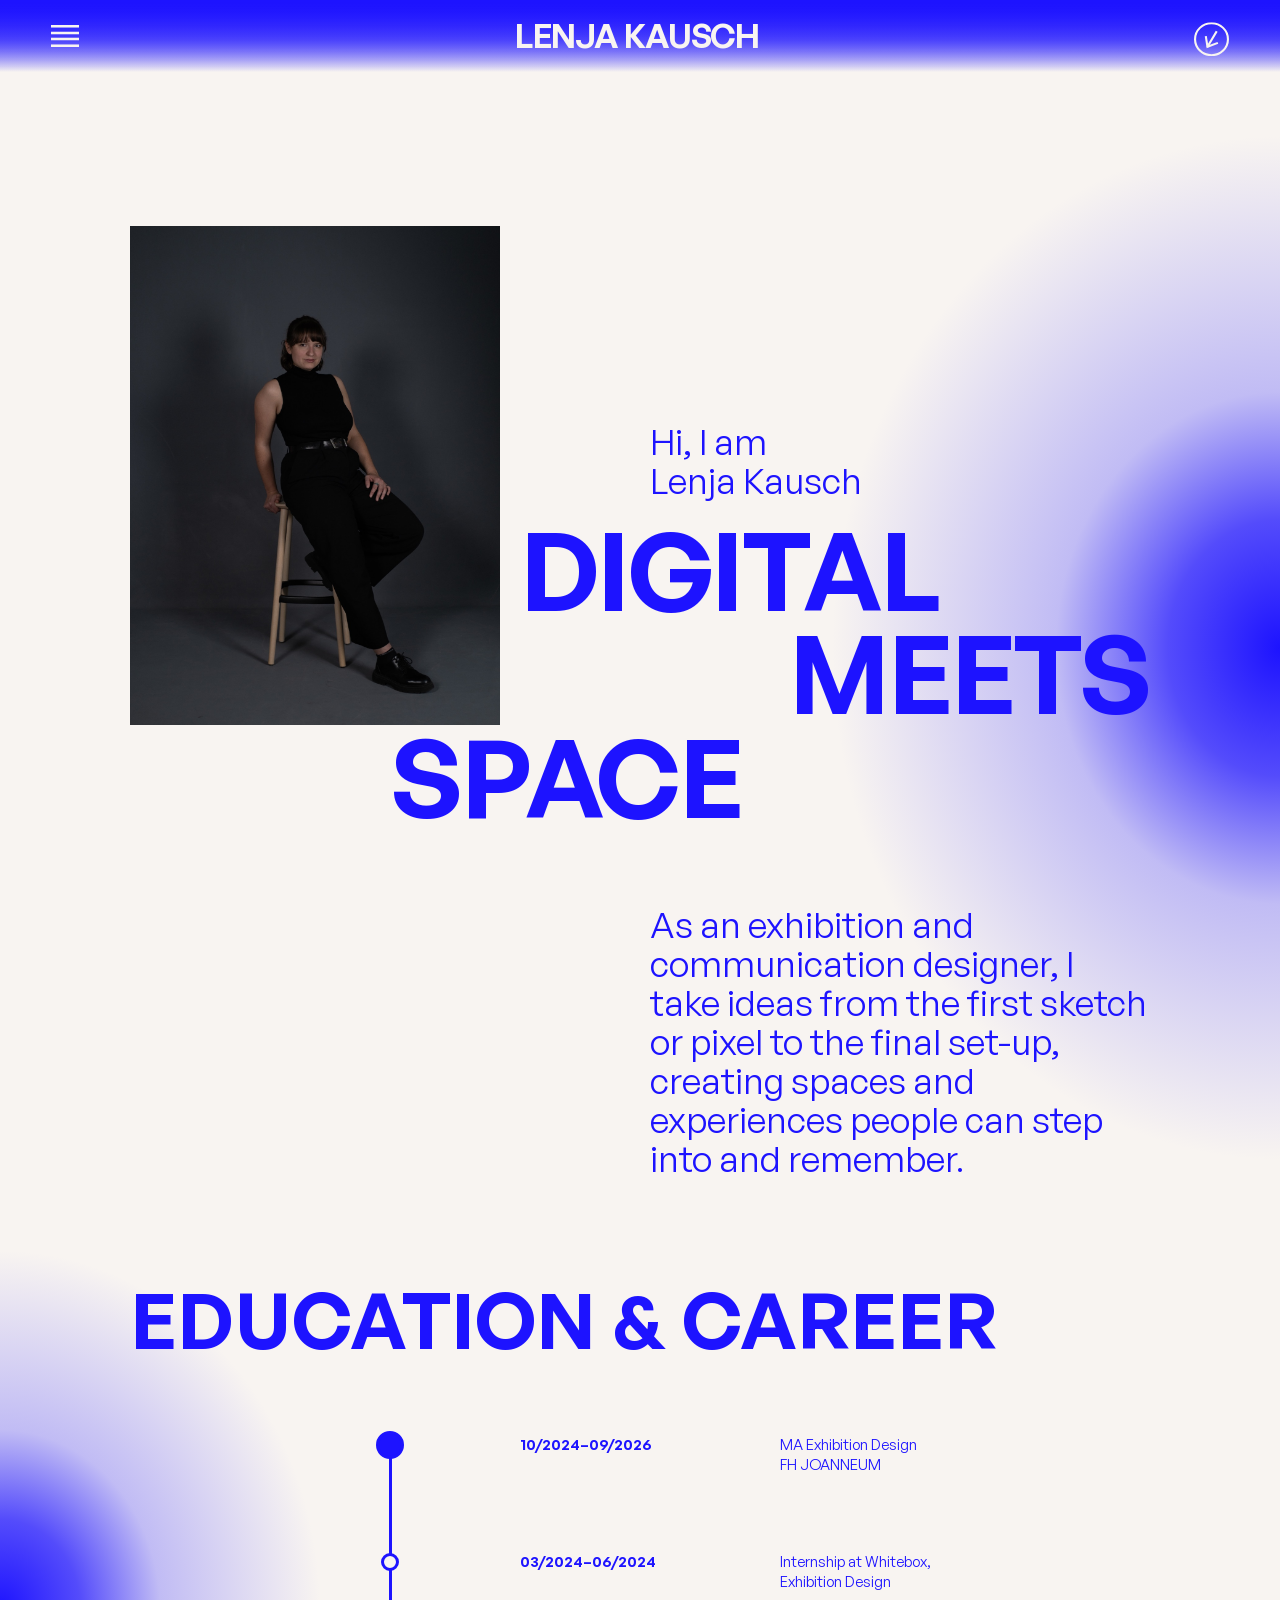
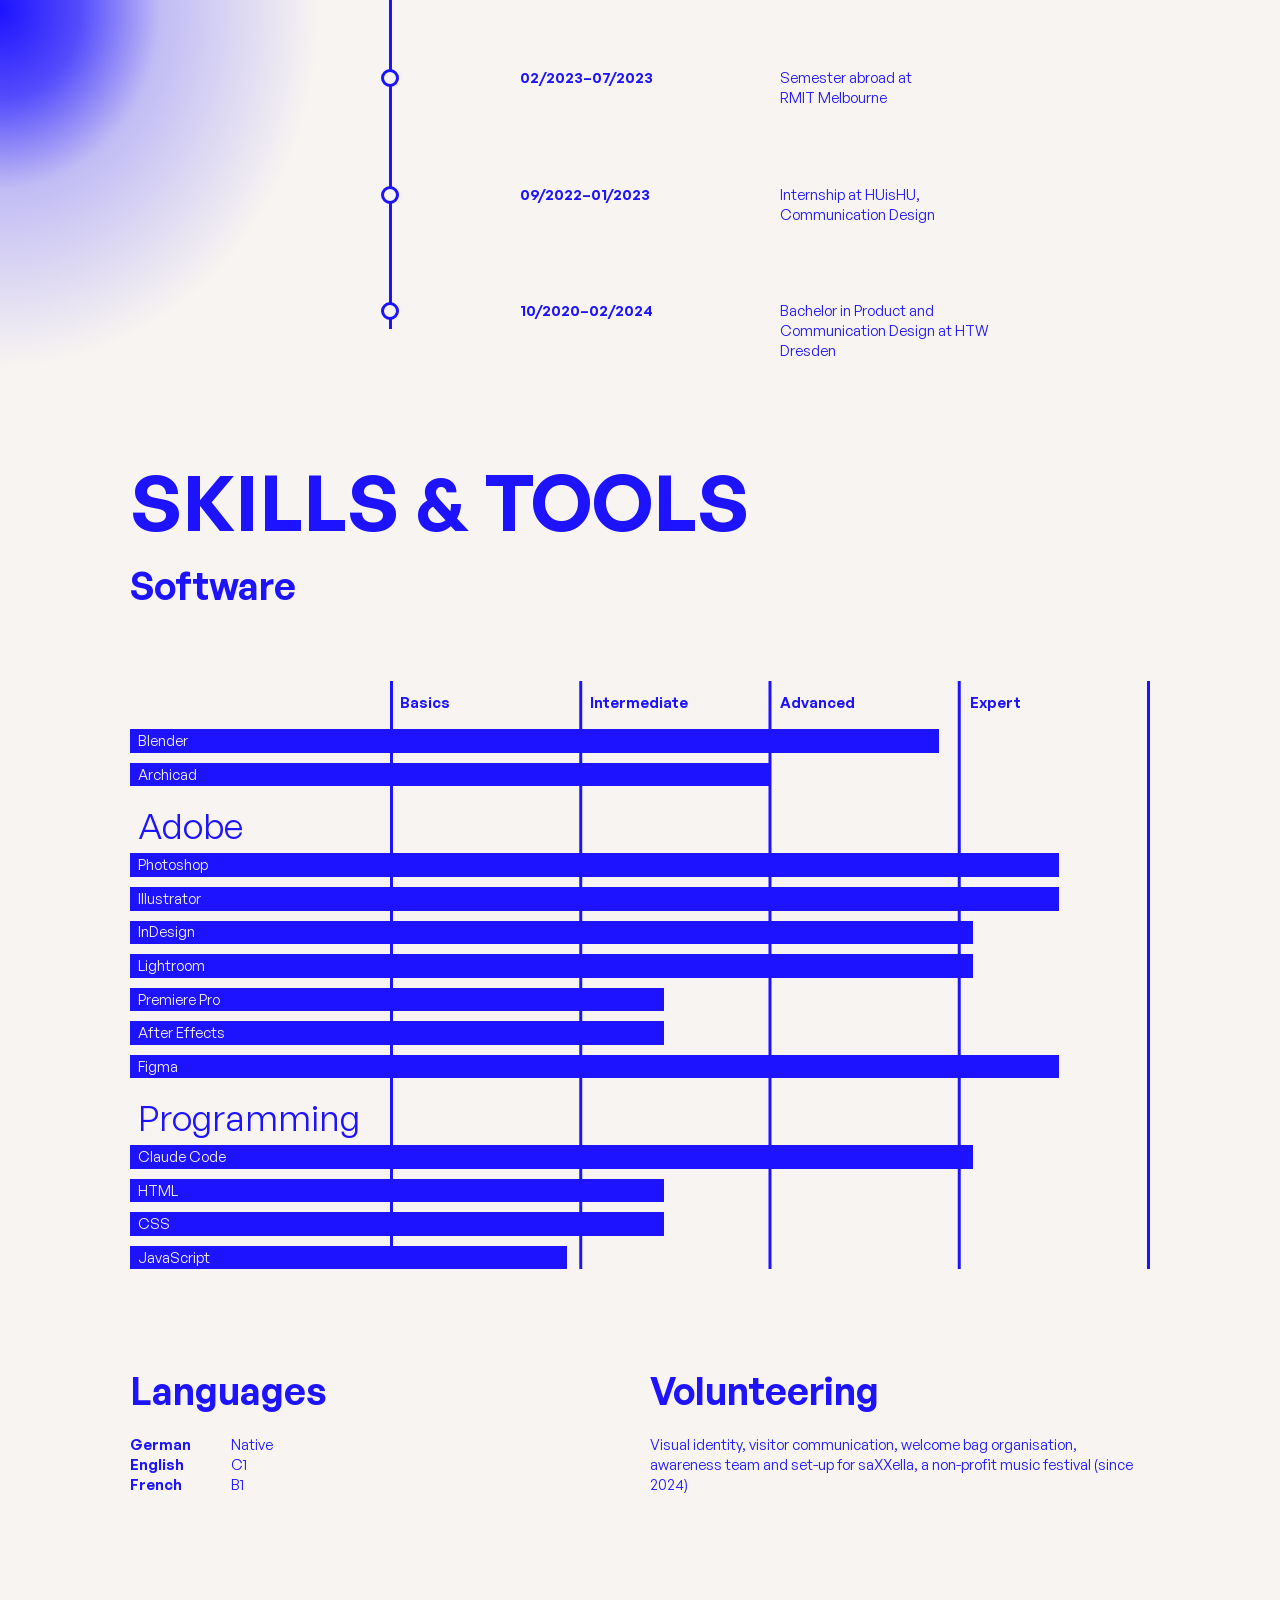
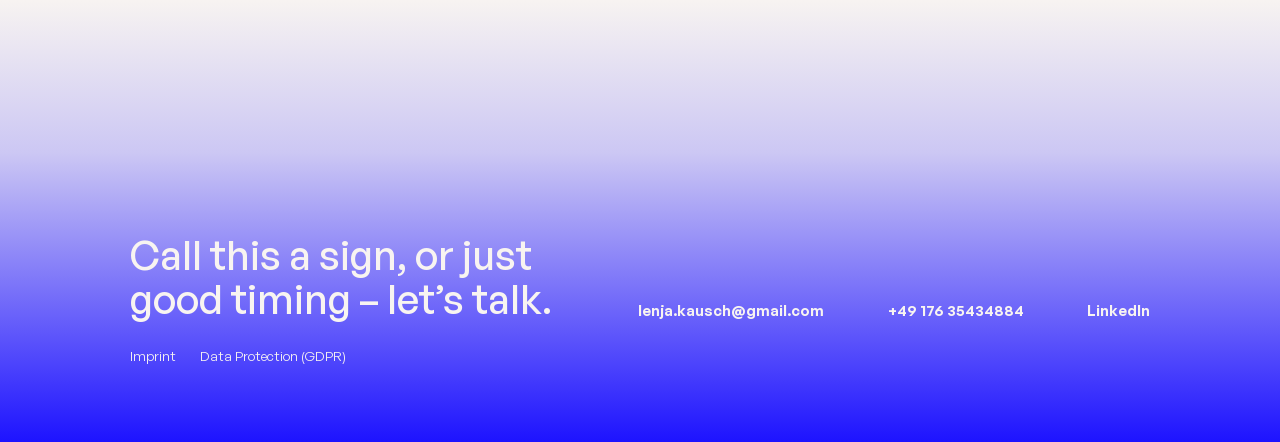
==== commit 0bff0184: "Fehler ausbesser" ====
--- a/about.html
+++ b/about.html
@@ -19,7 +19,7 @@
     <nav class="nav-panel" id="nav-panel" aria-label="Main">
       <ul class="nav-list">
         <li class="nav-list__item nav-list__item--parent">
-          <a href="work.html">Work</a>
+          <a href="index.html">Work</a>
           <ul class="nav-sublist">
             <li><a href="saxxella.html">saXXella</a></li>
             <li><a href="c2c2.html">CS²</a></li>
@@ -65,7 +65,7 @@
       <ol class="timeline">
         <li class="timeline__item">
           <p class="timeline__date">10/2024–09/2026</p>
-          <p class="timeline__text">Master Exhibition Design<br>FH Joanneum</p>
+          <p class="timeline__text">MA Exhibition Design<br>FH JOANNEUM</p>
         </li>
         <li class="timeline__item">
           <p class="timeline__date">03/2024–06/2024</p>
@@ -73,7 +73,7 @@
         </li>
         <li class="timeline__item">
           <p class="timeline__date">02/2023–07/2023</p>
-          <p class="timeline__text">Semester Abroad RMIT<br>Melbourne</p>
+          <p class="timeline__text">Semester abroad at<br>RMIT Melbourne</p>
         </li>
         <li class="timeline__item">
           <p class="timeline__date">09/2022–01/2023</p>
@@ -81,7 +81,7 @@
         </li>
         <li class="timeline__item">
           <p class="timeline__date">10/2020–02/2024</p>
-          <p class="timeline__text">Product and Communication Design Bachelor at HTW Dresden</p>
+          <p class="timeline__text">Bachelor in Product and Communication Design at HTW Dresden</p>
         </li>
       </ol>
     </div>
@@ -106,7 +106,7 @@
         <ul class="skills-chart__bars">
           <li class="skill-bar" style="--level: 3.52"><span>Photoshop</span><span class="visually-hidden">: expert</span></li>
           <li class="skill-bar" style="--level: 3.52"><span>Illustrator</span><span class="visually-hidden">: expert</span></li>
-          <li class="skill-bar" style="--level: 3.07"><span>Indesign</span><span class="visually-hidden">: expert</span></li>
+          <li class="skill-bar" style="--level: 3.07"><span>InDesign</span><span class="visually-hidden">: expert</span></li>
           <li class="skill-bar" style="--level: 3.07"><span>Lightroom</span><span class="visually-hidden">: expert</span></li>
           <li class="skill-bar" style="--level: 1.44"><span>Premiere Pro</span><span class="visually-hidden">: intermediate</span></li>
           <li class="skill-bar" style="--level: 1.44"><span>After Effects</span><span class="visually-hidden">: intermediate</span></li>
@@ -117,7 +117,7 @@
           <li class="skill-bar" style="--level: 3.07"><span>Claude Code</span><span class="visually-hidden">: expert</span></li>
           <li class="skill-bar" style="--level: 1.44"><span>HTML</span><span class="visually-hidden">: intermediate</span></li>
           <li class="skill-bar" style="--level: 1.44"><span>CSS</span><span class="visually-hidden">: intermediate</span></li>
-          <li class="skill-bar" style="--level: 0.93"><span>Javascript</span><span class="visually-hidden">: basics</span></li>
+          <li class="skill-bar" style="--level: 0.93"><span>JavaScript</span><span class="visually-hidden">: basics</span></li>
         </ul>
       </div>
 
@@ -125,7 +125,7 @@
         <div class="about-extras__languages">
           <h3 class="about-subtitle about-subtitle--small-gap">Languages</h3>
           <dl class="languages">
-            <dt>German</dt><dd>native language</dd>
+            <dt>German</dt><dd>Native</dd>
             <dt>English</dt><dd>C1</dd>
             <dt>French</dt><dd>B1</dd>
           </dl>
@@ -142,12 +142,11 @@
 
 <footer class="site-footer" id="footer">
   <div class="container footer__grid">
-    <h2 class="footer__title">Call this a sign, or just good timing —let's talk.</h2>
+    <h2 class="footer__title">Call this a sign, or just good timing – let’s talk.</h2>
     <ul class="footer__links">
       <li><a href="mailto:lenja.kausch@gmail.com">lenja.kausch@gmail.com</a></li>
       <li><a href="tel:+4917635434884">+49 176 35434884</a></li>
-      <li><a href="https://www.linkedin.com" target="_blank" rel="noopener">Linkedin</a></li>
-      <li><a href="https://www.instagram.com" target="_blank" rel="noopener">Instagram</a></li>
+      <li><a href="https://www.linkedin.com/in/lenja-kausch-913a39297" target="_blank" rel="noopener">LinkedIn</a></li>
     </ul>
     <p class="footer__legal"><a href="impressum.html">Imprint</a><a href="datenschutz.html">Data Protection (GDPR)</a></p>
   </div>
--- a/css/style.css
+++ b/css/style.css
@@ -652,11 +652,7 @@
   height: 2px;
   background-image: repeating-linear-gradient(to right, var(--color-accent) 0 6px, transparent 6px 9px, var(--color-accent) 9px 11px, transparent 11px 16px);
 }
-.dramaturgy__chart {
-  border-left: 2px solid var(--color-accent);
-  border-bottom: 2px solid var(--color-accent);
-}
-.dramaturgy__chart img { width: 100%; height: auto; }
+.dramaturgy__chart img { display: block; width: 100%; height: auto; } /* the SVG draws its own axes */
 .dramaturgy__rooms {
   display: grid;
   grid-template-columns: repeat(2, 1fr);
@@ -681,6 +677,9 @@
 
 /* ---------- Floorplan ---------- */
 .floorplan { padding-top: var(--gap-md); padding-bottom: var(--gap-xl); }
+/* the drawn floor plan has the room names in it, so it keeps its own proportions */
+.floorplan__diagram--plan { aspect-ratio: auto; }
+.floorplan__diagram--plan img { display: block; width: 100%; height: auto; }
 .floorplan__diagram {
   position: relative;
   width: 100%;
@@ -776,7 +775,7 @@
 }
 .about-intro__grid { display: flex; flex-direction: column; }
 .about-intro__photo {
-  width: 75%;
+  width: 100%; /* phones: full content width */
   height: auto;
   aspect-ratio: 418 / 564;
   object-fit: cover;
@@ -848,6 +847,7 @@
 .timeline__item:last-child::before { height: 1.2em; }
 .timeline__item::after {
   content: "";
+  box-sizing: border-box; /* border inside the 18/28px, so the dot is centred on the line */
   position: absolute;
   left: calc(var(--tl-x) - 9px);
   top: calc(0.675em - 9px);
@@ -1612,7 +1612,7 @@
 .up-block { margin-top: var(--gap-md); }
 .up-block--h3 { margin-top: clamp(3rem, 6vw, 5rem); }
 #dramaturgy > .section-lede { margin-bottom: 0; }
-#dramaturgy > .up-figure { margin-top: var(--gap-sm); }
+@media (max-width: 55.99em) { #dramaturgy > .up-figure { margin-top: var(--gap-sm); } } /* phones: small gap under the text */
 .up-block > .section-lede:last-child,
 .up-section .section-lede:last-child { margin-bottom: 0; }
 .up-question { margin-bottom: 0; } /* spans all 8 content columns */
@@ -1626,6 +1626,8 @@
   height: auto;
   margin-top: clamp(1.5rem, 3vw, 2.5rem);
 }
+#visual-identity > .section-lede { margin-bottom: 0; } /* images close under the text */
+#visual-identity > .up-figure { margin-top: var(--gap-sm); } /* small distance */
 .up-figure--materials { mix-blend-mode: multiply; } /* the sample photo's white ground disappears into the page */
 .up-block .media-frame { margin: clamp(1.5rem, 3vw, 2.5rem) 0 0; }
 .up-section.final-result { padding-top: var(--gap-xl); padding-bottom: var(--gap-xl); }
@@ -1730,11 +1732,22 @@
   .up-plan {
     display: grid;
     grid-template-columns: repeat(8, var(--grid-col));
+    grid-template-rows: auto auto 1fr; /* the plan's extra height goes into the last row, not between heading and text */
     column-gap: 20px;
   }
-  .up-plan > .section-title { grid-column: 1 / -1; }
-  .up-plan > .section-lede { grid-column: 1 / span 3; width: auto; margin-left: 0; margin-bottom: 0; }
-  .up-block.up-plan > .up-figure { grid-column: 1 / -1; width: 100%; margin: var(--gap-sm) 0 0; } /* small distance */
+  .up-plan > .section-title { grid-column: 1 / -1; grid-row: 1; position: relative; z-index: 1; }
+  /* the text sits in the empty top-left corner of the plan; plan and text start at the same height */
+  .up-plan > .section-lede { grid-column: 1 / span 3; grid-row: 2; position: relative; z-index: 1; width: auto; margin-left: 0; margin-bottom: 0; }
+  /* the building's left wall starts 11.625% into the image: shift and enlarge the plan so that wall
+     lines up with the text and the right edge stays at the content edge */
+  .up-block.up-plan > .up-figure {
+    grid-column: 1 / -1;
+    grid-row: 1 / -1; /* top of the plan = top of the heading */
+    align-self: start;
+    width: calc(100% / 0.88375);
+    max-width: none;
+    margin: 0 0 0 calc(-100% * 0.11625 / 0.88375);
+  }
 }
 @media (min-width: 56em) {
   /* text blocks sit in the lede column (page column 4, four columns wide); tables and sliders use the full width */
@@ -1784,19 +1797,19 @@
   gap: 2.5rem;
   min-height: clamp(10rem, 20vw, 15rem);
 }
-/* legal links on their own line under the CTA (phones: between CTA and contacts) */
-.footer__title { order: 0; }
-.footer__links { order: 2; }
+/* legal links: phones after the contact links, desktop under the CTA */
 .footer__legal {
   display: flex;
   flex-wrap: wrap;
   flex-basis: 100%;
   gap: 0.5rem 1.5rem;
-  order: 1;
-  margin: calc(var(--gap-sm) - 2.5rem) 0 0; /* small distance to the CTA (cancels the footer's 2.5rem gap) */
+  margin: calc(var(--gap-sm) - 2.5rem) 0 0; /* small distance to the line above (cancels the footer's 2.5rem gap) */
   font-size: var(--fs-small);
 }
 .footer__legal a:hover { text-decoration: underline; }
+@media (max-width: 55.99em) {
+  .footer__legal { flex-direction: column; gap: 0.35rem; } /* phones: stacked like the contact links */
+}
 .footer__title {
   font-weight: 500;
   font-size: var(--fs-footer-title);
@@ -1854,7 +1867,8 @@
   .site-header.is-open .nav-trigger__plus::after {
     transform: translateY(-50%) rotate(-45deg);
   }
-  .site-header.is-open .logo { opacity: 0; visibility: hidden; }
+  /* open overlay: the name stays on top (links to the landing page), the menu starts below it */
+  .site-header.is-open .logo { position: relative; z-index: 2; }
 
   .nav-panel {
     position: fixed;
@@ -1867,8 +1881,7 @@
     overflow: hidden;
     background: var(--color-accent);
     padding-inline: var(--nav-overlay-pad);
-    /* first entry sits exactly where the logo is in the closed header */
-    padding-top: calc((var(--header-h) - var(--logo-h)) / 2);
+    padding-top: calc(var(--header-h) + 1.5rem);
   }
   .nav-list { position: relative; z-index: 1; gap: 1.1rem; }
   .nav-list__item { line-height: 1; }
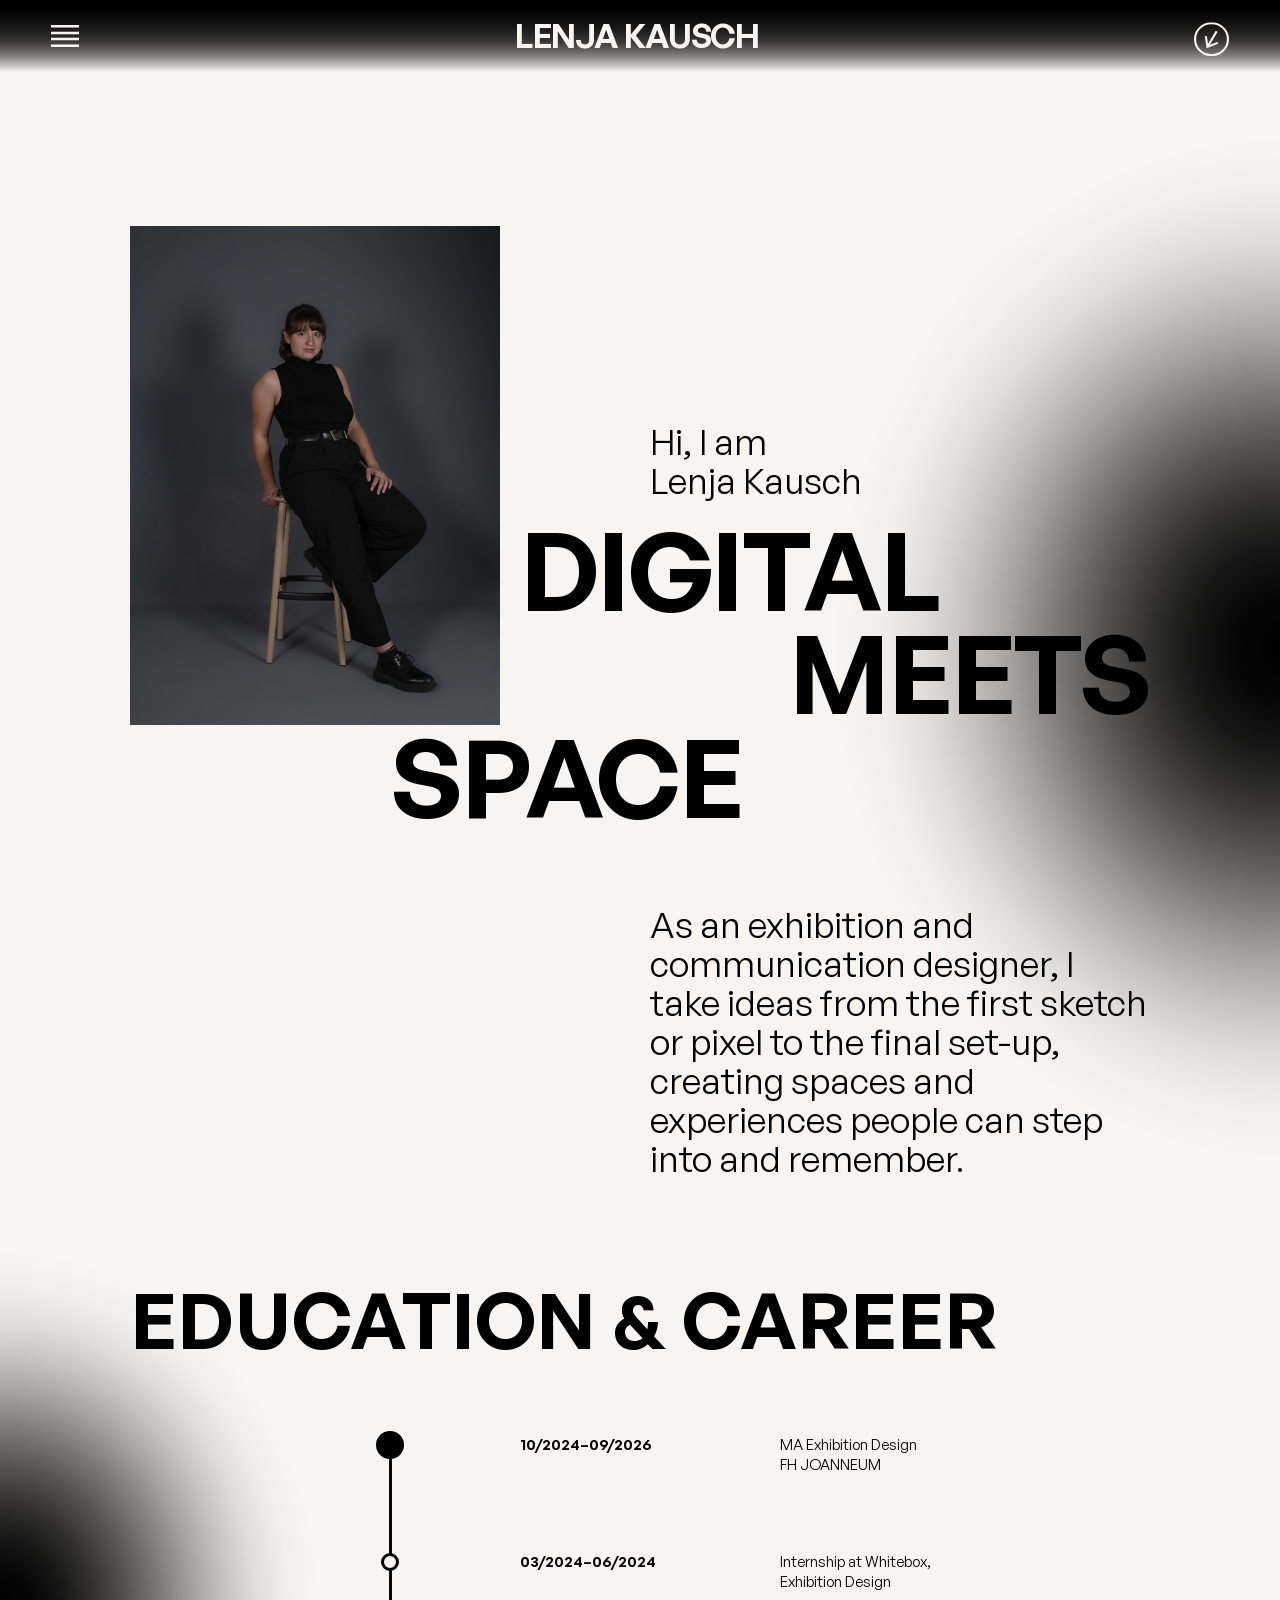
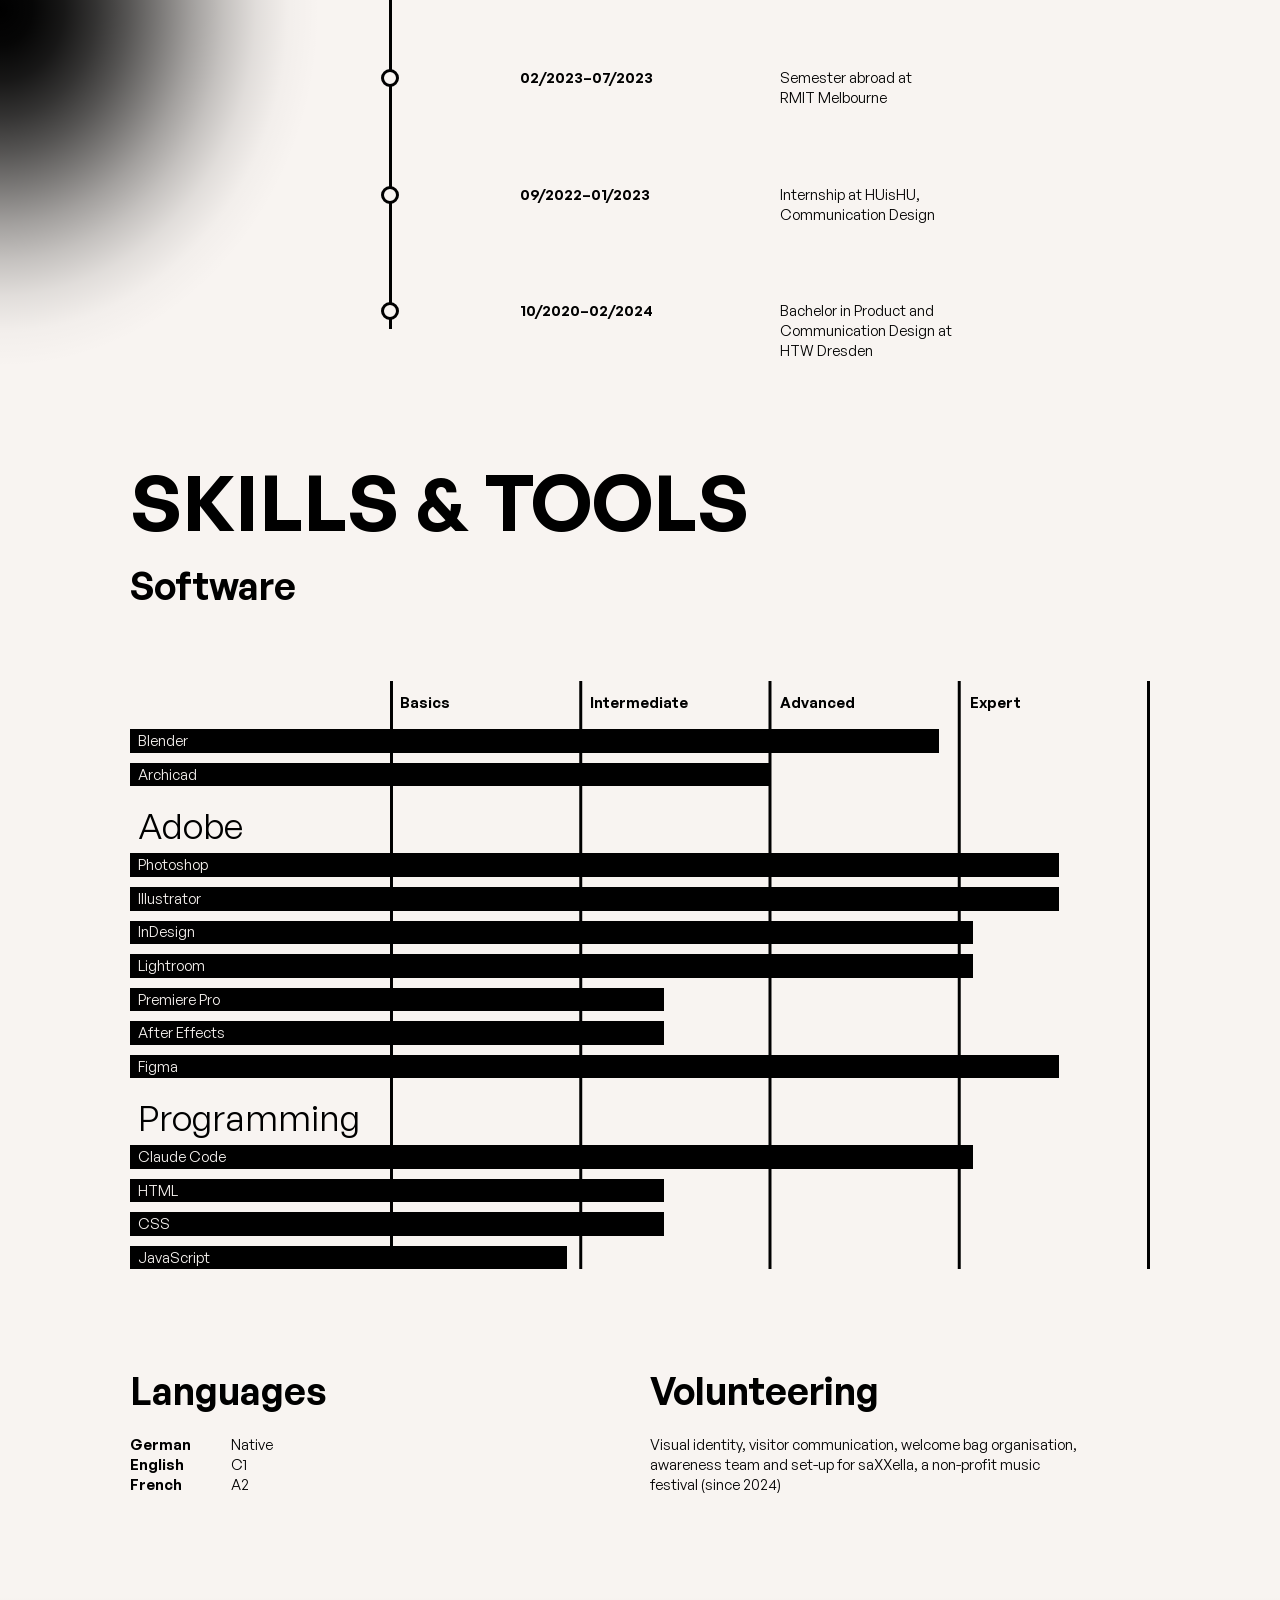
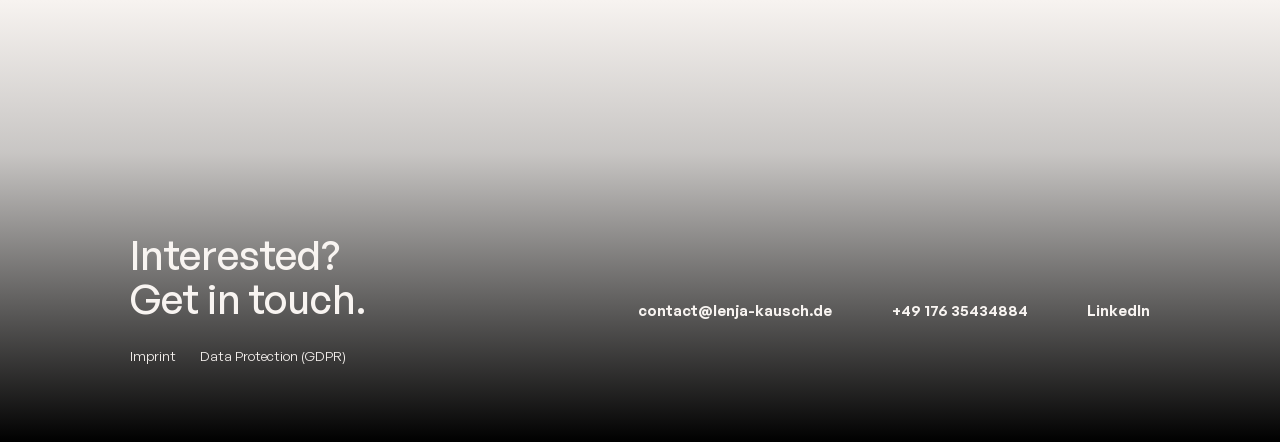
==== commit 8bc74730: "Korrekturen" ====
--- a/about.html
+++ b/about.html
@@ -48,7 +48,7 @@
 
   <section class="about-intro" id="intro">
     <div class="container about-intro__grid">
-      <img class="about-intro__photo" src="assets/images/About me/web/DSCF4870.jpg" alt="Portrait of Lenja Kausch sitting on a wooden stool" width="1200" height="1800">
+      <img class="about-intro__photo" src="assets/images/About me/web/DSCF4870-2.jpg" alt="Portrait of Lenja Kausch sitting on a wooden stool" width="1167" height="1750">
       <p class="about-intro__hello">Hi, I am<br>Lenja Kausch</p>
       <h1 class="about-intro__claim">
         <span class="about-intro__word about-intro__word--digital">Digital</span>
@@ -127,7 +127,7 @@
           <dl class="languages">
             <dt>German</dt><dd>Native</dd>
             <dt>English</dt><dd>C1</dd>
-            <dt>French</dt><dd>B1</dd>
+            <dt>French</dt><dd>A2</dd>
           </dl>
         </div>
         <div class="about-extras__volunteering">
@@ -142,9 +142,9 @@
 
 <footer class="site-footer" id="footer">
   <div class="container footer__grid">
-    <h2 class="footer__title">Call this a sign, or just good timing – let’s talk.</h2>
+    <h2 class="footer__title">Interested?<br>Get in touch.</h2>
     <ul class="footer__links">
-      <li><a href="mailto:lenja.kausch@gmail.com">lenja.kausch@gmail.com</a></li>
+      <li><a href="mailto:contact@lenja-kausch.de">contact@lenja-kausch.de</a></li>
       <li><a href="tel:+4917635434884">+49 176 35434884</a></li>
       <li><a href="https://www.linkedin.com/in/lenja-kausch-913a39297" target="_blank" rel="noopener">LinkedIn</a></li>
     </ul>
--- a/css/style.css
+++ b/css/style.css
@@ -148,11 +148,19 @@
   --lu: min(1vw, 1.5126vh);
 }
 .theme-about {
-  --color-accent: #1D13FF;
-  --color-accent-2: #1D13FF;
-  --gradient-rgb: 29,19,255;
-  --gradient-mid-rgb: 29,19,255;
-  --gradient-soft-rgb: 138,132,248;
+  /* black: text, timeline, skill bars and gradients */
+  --color-accent: #000;
+  --color-accent-2: #000;
+  --gradient-rgb: 0,0,0;
+  --gradient-mid-rgb: 0,0,0;
+  --gradient-soft-rgb: 128,128,128;
+}
+@media (max-width: 55.99em) {
+  .theme-about .nav-panel { background: rgb(var(--gradient-rgb)); }
+}
+.theme-about.legal-page { /* Imprint and Data Protection stay blue */
+  --color-accent: #1D13FF; --color-accent-2: #1D13FF;
+  --gradient-rgb: 29,19,255; --gradient-mid-rgb: 29,19,255; --gradient-soft-rgb: 138,132,248;
 }
 
 /* ---------- Reset ---------- */
@@ -167,6 +175,8 @@
   -webkit-font-smoothing: antialiased;
 }
 img { max-width: 100%; display: block; }
+/* even line lengths in running text; together with the widow fix in js/script.js */
+p, li, dd, td, th, summary { text-wrap: pretty; }
 a { color: inherit; text-decoration: none; }
 ul { list-style: none; margin: 0; padding: 0; }
 p { margin: 0 0 1em; }
@@ -570,6 +580,12 @@
 .media-frame__caption { font-weight: 600; flex: 1; text-align: center; }
 .media-frame__count { margin-left: auto; }
 .media-frame--portrait figcaption .media-frame__count { margin-left: 0; flex: 1; text-align: right; }
+/* with a caption: arrows | caption | counter on a 3-column grid, so the caption sits exactly in the middle */
+.media-frame figcaption:has(.media-frame__caption) {
+  display: grid;
+  grid-template-columns: 1fr auto 1fr;
+}
+.media-frame figcaption:has(.media-frame__caption) .media-frame__count { justify-self: end; margin-left: 0; }
 .icon-btn {
   display: inline-flex;
   align-items: center;
@@ -759,6 +775,7 @@
 .final-result__room-link:hover span { font-weight: 600; }
 
 /* ---------- About me ---------- */
+.nowrap { white-space: nowrap; } /* keeps names like “FH JOANNEUM Graz” on one line */
 .visually-hidden {
   position: absolute;
   width: 1px;
@@ -770,9 +787,25 @@
 .nav-list__item.is-current > a { text-decoration: underline; }
 
 .about-intro {
+  position: relative;
   padding-top: calc(var(--header-h) + var(--gap-xl));
-  background: radial-gradient(ellipse 35vw 40vw at 100% 55%, rgba(var(--gradient-rgb),1) 0%, rgba(var(--gradient-rgb),0.875) 12.5%, rgba(var(--gradient-rgb),0.75) 25%, rgba(var(--gradient-soft-rgb),0.5) 50%, rgba(248,244,241,0) 100%);
-}
+}
+/* soft radial glows: one colour fading out on a cosine curve (no hard band where the
+   old stops changed colour); on their own layer so they fade out past the section edge */
+.about-intro::before {
+  content: "";
+  position: absolute;
+  z-index: -1;
+  top: 55%;
+  right: 0;
+  width: 70vw;
+  height: 80vw;
+  transform: translate(50%, -50%);
+  background: radial-gradient(closest-side, rgba(var(--gradient-rgb),1) 0%, rgba(var(--gradient-rgb),0.976) 10%, rgba(var(--gradient-rgb),0.905) 20%, rgba(var(--gradient-rgb),0.794) 30%, rgba(var(--gradient-rgb),0.655) 40%, rgba(var(--gradient-rgb),0.5) 50%, rgba(var(--gradient-rgb),0.345) 60%, rgba(var(--gradient-rgb),0.206) 70%, rgba(var(--gradient-rgb),0.095) 80%, rgba(var(--gradient-rgb),0.024) 90%, rgba(var(--gradient-rgb),0) 100%);
+  pointer-events: none;
+}
+.about-intro > .container { position: relative; }
+.theme-about main { overflow-x: clip; } /* the glows run past the page edge without causing sideways scrolling */
 .about-intro__grid { display: flex; flex-direction: column; }
 .about-intro__photo {
   width: 100%; /* phones: full content width */
@@ -814,7 +847,7 @@
   width: 50vw;
   height: 56vw;
   transform: translate(-50%, -50%);
-  background: radial-gradient(closest-side, rgba(var(--gradient-rgb),1) 0%, rgba(var(--gradient-rgb),0.875) 12.5%, rgba(var(--gradient-rgb),0.75) 25%, rgba(var(--gradient-soft-rgb),0.5) 50%, rgba(248,244,241,0) 100%);
+  background: radial-gradient(closest-side, rgba(var(--gradient-rgb),1) 0%, rgba(var(--gradient-rgb),0.976) 10%, rgba(var(--gradient-rgb),0.905) 20%, rgba(var(--gradient-rgb),0.794) 30%, rgba(var(--gradient-rgb),0.655) 40%, rgba(var(--gradient-rgb),0.5) 50%, rgba(var(--gradient-rgb),0.345) 60%, rgba(var(--gradient-rgb),0.206) 70%, rgba(var(--gradient-rgb),0.095) 80%, rgba(var(--gradient-rgb),0.024) 90%, rgba(var(--gradient-rgb),0) 100%);
   pointer-events: none;
 }
 .about-career > .container { position: relative; }
@@ -981,6 +1014,7 @@
   list-style: none;
   font-size: max(1rem, 1.39 * var(--lu));
   font-weight: 700;
+  text-transform: uppercase;
 }
 .landing-links li + li {
   margin-left: 1.25rem;
@@ -1071,6 +1105,7 @@
   font-size: max(1rem, 1.39 * var(--lu));
   font-weight: 700;
   line-height: 1.2;
+  text-transform: uppercase;
 }
 
 .landing-projects ul {
@@ -1091,6 +1126,7 @@
   margin-bottom: 0.3rem;
   font-size: max(1rem, 1.39 * var(--lu));
   font-weight: 700;
+  text-transform: uppercase;
 }
 .landing-project__desc {
   display: block;
@@ -1361,8 +1397,10 @@
   position: relative;
   display: grid;
   grid-template-columns: 43% 1fr;
-  /* last row soaks up the intro's extra height so the title lines stay together */
-  grid-template-rows: auto auto auto auto 1fr;
+  /* rows 1-3: title lines; row 4 takes up the intro's extra height so the title stays together;
+     row 5: tags, About Me and Change Design on one line */
+  grid-template-rows: auto auto auto 1fr auto;
+  align-items: start;
 }
 .alt-title { display: contents; }
 .alt-title__line {
@@ -1377,7 +1415,7 @@
 .alt-title__line--1 { grid-column: 1 / -1; grid-row: 1; }
 .alt-title__line--2 { grid-column: 1; grid-row: 2; }
 .alt-title__line--3 { grid-column: 1; grid-row: 3; }
-.alt-hero__aside { grid-column: 2; grid-row: 2 / span 4; padding-top: 0.25em; }
+.alt-hero__aside { grid-column: 2; grid-row: 2 / span 3; padding-top: 0.25em; }
 .alt-hero__aside { position: relative; }
 .alt-intro {
   max-width: 68%;
@@ -1390,7 +1428,12 @@
   display: flex;
   flex-wrap: wrap;
   gap: 0.5rem 2rem;
-  margin: clamp(1.5rem, 2.5vw, 2.25rem) 0 0;
+  position: relative;
+  z-index: 1;
+  grid-column: 2;
+  grid-row: 5;
+  align-self: center;
+  margin: clamp(1.5rem, 3.5vw, 3.2rem) 0 0;
   padding: 0;
   list-style: none;
 }
@@ -1407,8 +1450,8 @@
   position: relative;
   z-index: 1;
   grid-column: 1;
-  grid-row: 4;
-  align-self: start;
+  grid-row: 5;
+  align-self: center;
   display: flex;
   flex-wrap: wrap;
   gap: 0.75rem 1.9rem;
@@ -1433,10 +1476,14 @@
 }
 /* "Change Design": a black rectangle set into the pattern column on the right (desktop) */
 .alt-change {
-  position: absolute;
+  position: relative;
   z-index: 1;
-  top: calc(var(--header-h) + 15vw); /* middle of the pattern column */
-  right: 3vw;
+  /* same row as the tags and About Me; pushed out into the pattern column on the right */
+  grid-column: 2;
+  grid-row: 5;
+  align-self: center;
+  justify-self: end;
+  margin: clamp(1.5rem, 3.5vw, 3.2rem) calc(3vw - var(--container-pad)) 0 0;
   padding: 0.9rem 1.4rem;
   border: 2px solid #000;
   background: #000;
@@ -1551,6 +1598,7 @@
   .alt-title__line { font-size: 14vw; }
   .alt-title__line--1, .alt-title__line--2, .alt-title__line--3 { grid-column: 1; }
   .alt-hero__aside { grid-column: 1; grid-row: 5; padding-top: 0; margin-top: 1.5rem; }
+  .alt-links { grid-column: 1; grid-row: 6; align-self: start; margin-top: 1.5rem; }
   .alt-intro { max-width: none; font-size: 1.25rem; }
   .alt-tags { grid-column: 1; grid-row: 4; gap: 0.6rem; margin-top: 1.25rem; }
   .alt-change {
@@ -1558,9 +1606,9 @@
     top: auto;
     right: auto;
     grid-column: 1;
-    grid-row: 6;
+    grid-row: 7;
     justify-self: start;
-    margin-top: 2rem;
+    margin: 2rem 0 0;
     padding: 0.6rem 1.1rem;
     font-size: 1rem;
   }
@@ -1612,9 +1660,18 @@
 .up-block { margin-top: var(--gap-md); }
 .up-block--h3 { margin-top: clamp(3rem, 6vw, 5rem); }
 #dramaturgy > .section-lede { margin-bottom: 0; }
-@media (max-width: 55.99em) { #dramaturgy > .up-figure { margin-top: var(--gap-sm); } } /* phones: small gap under the text */
+@media (max-width: 55.99em) {
+  /* phones: small gap under the text; the empty margin left of the building is cut off,
+     so the building spans the full content width (left wall at 11.625% of the image) */
+  #dramaturgy > .up-figure {
+    width: calc(100% / 0.88375);
+    max-width: none;
+    margin: var(--gap-sm) 0 0 calc(-100% * 0.11625 / 0.88375);
+  }
+}
 .up-block > .section-lede:last-child,
 .up-section .section-lede:last-child { margin-bottom: 0; }
+.up-question-label { font-weight: 400; } /* small kicker above the question */
 .up-question { margin-bottom: 0; } /* spans all 8 content columns */
 #research-question + #theory,
 #theory + #criteria { margin-top: var(--gap-xl); }
